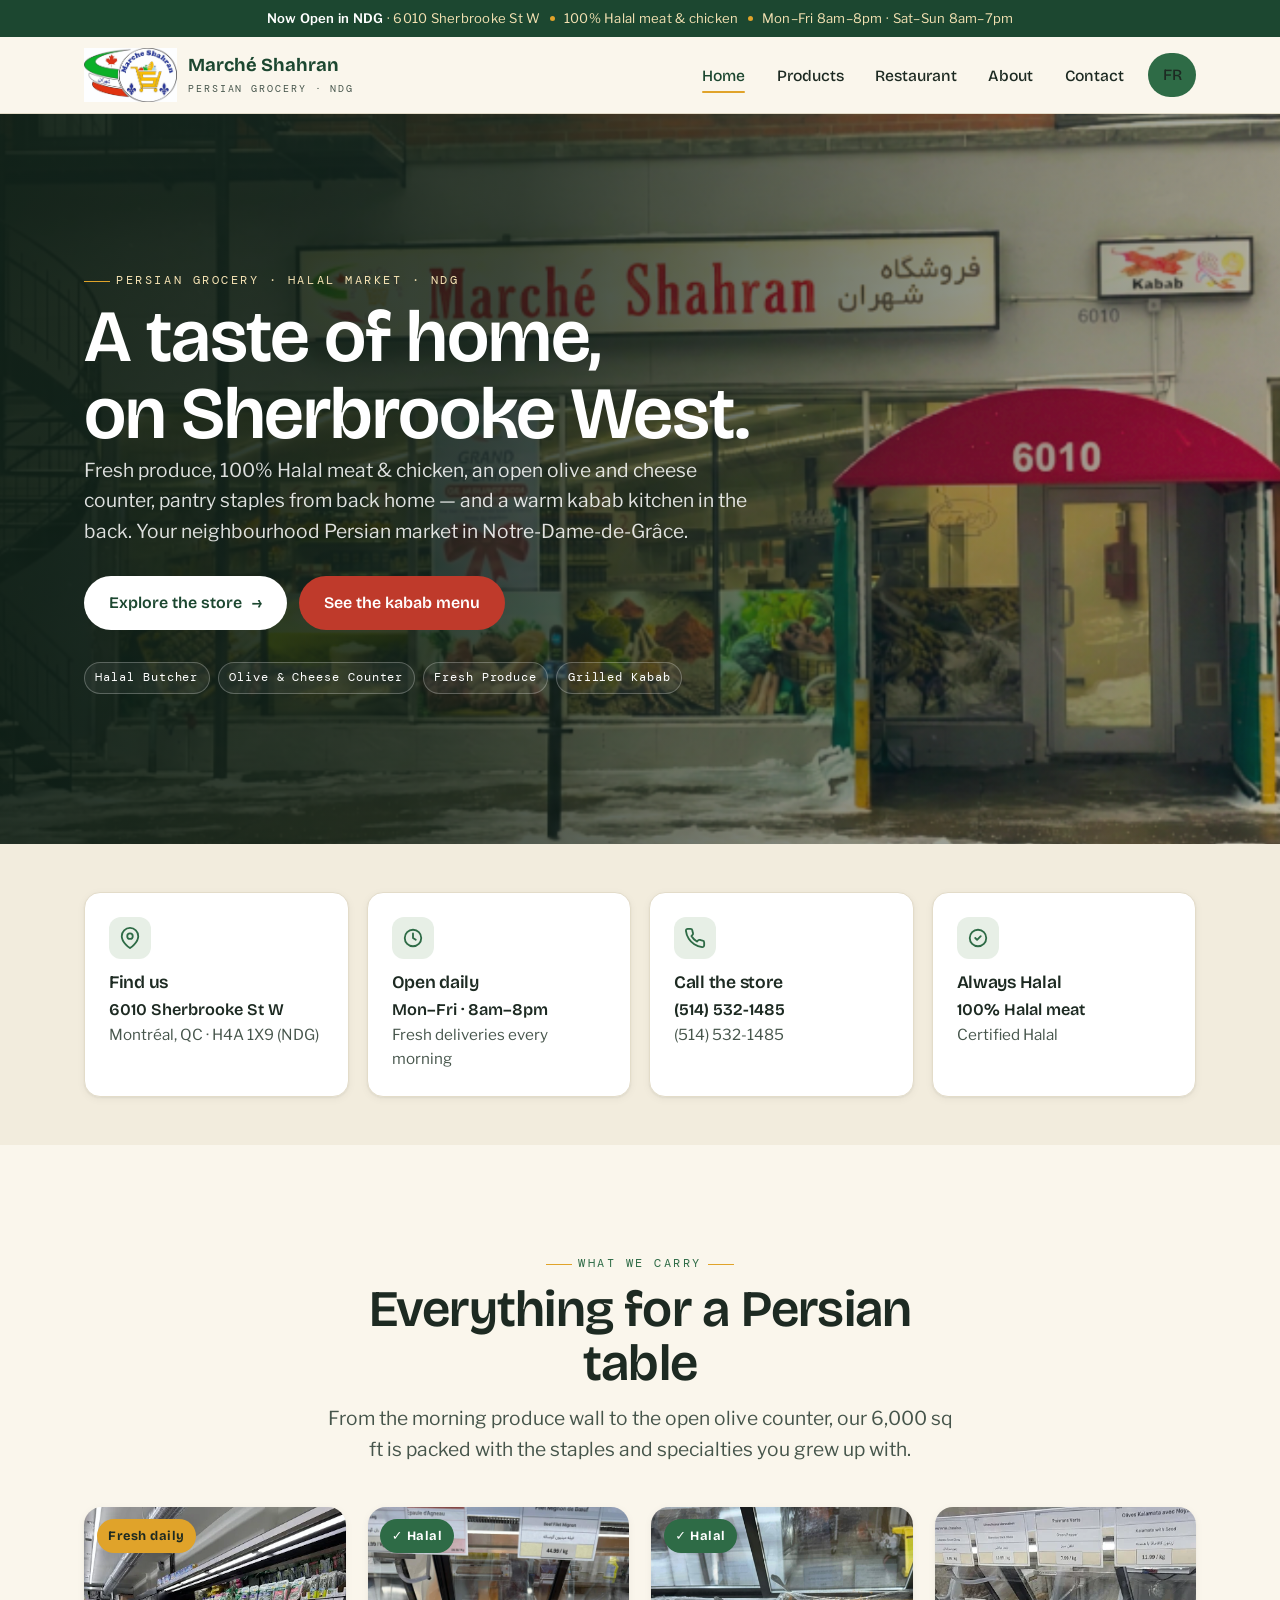
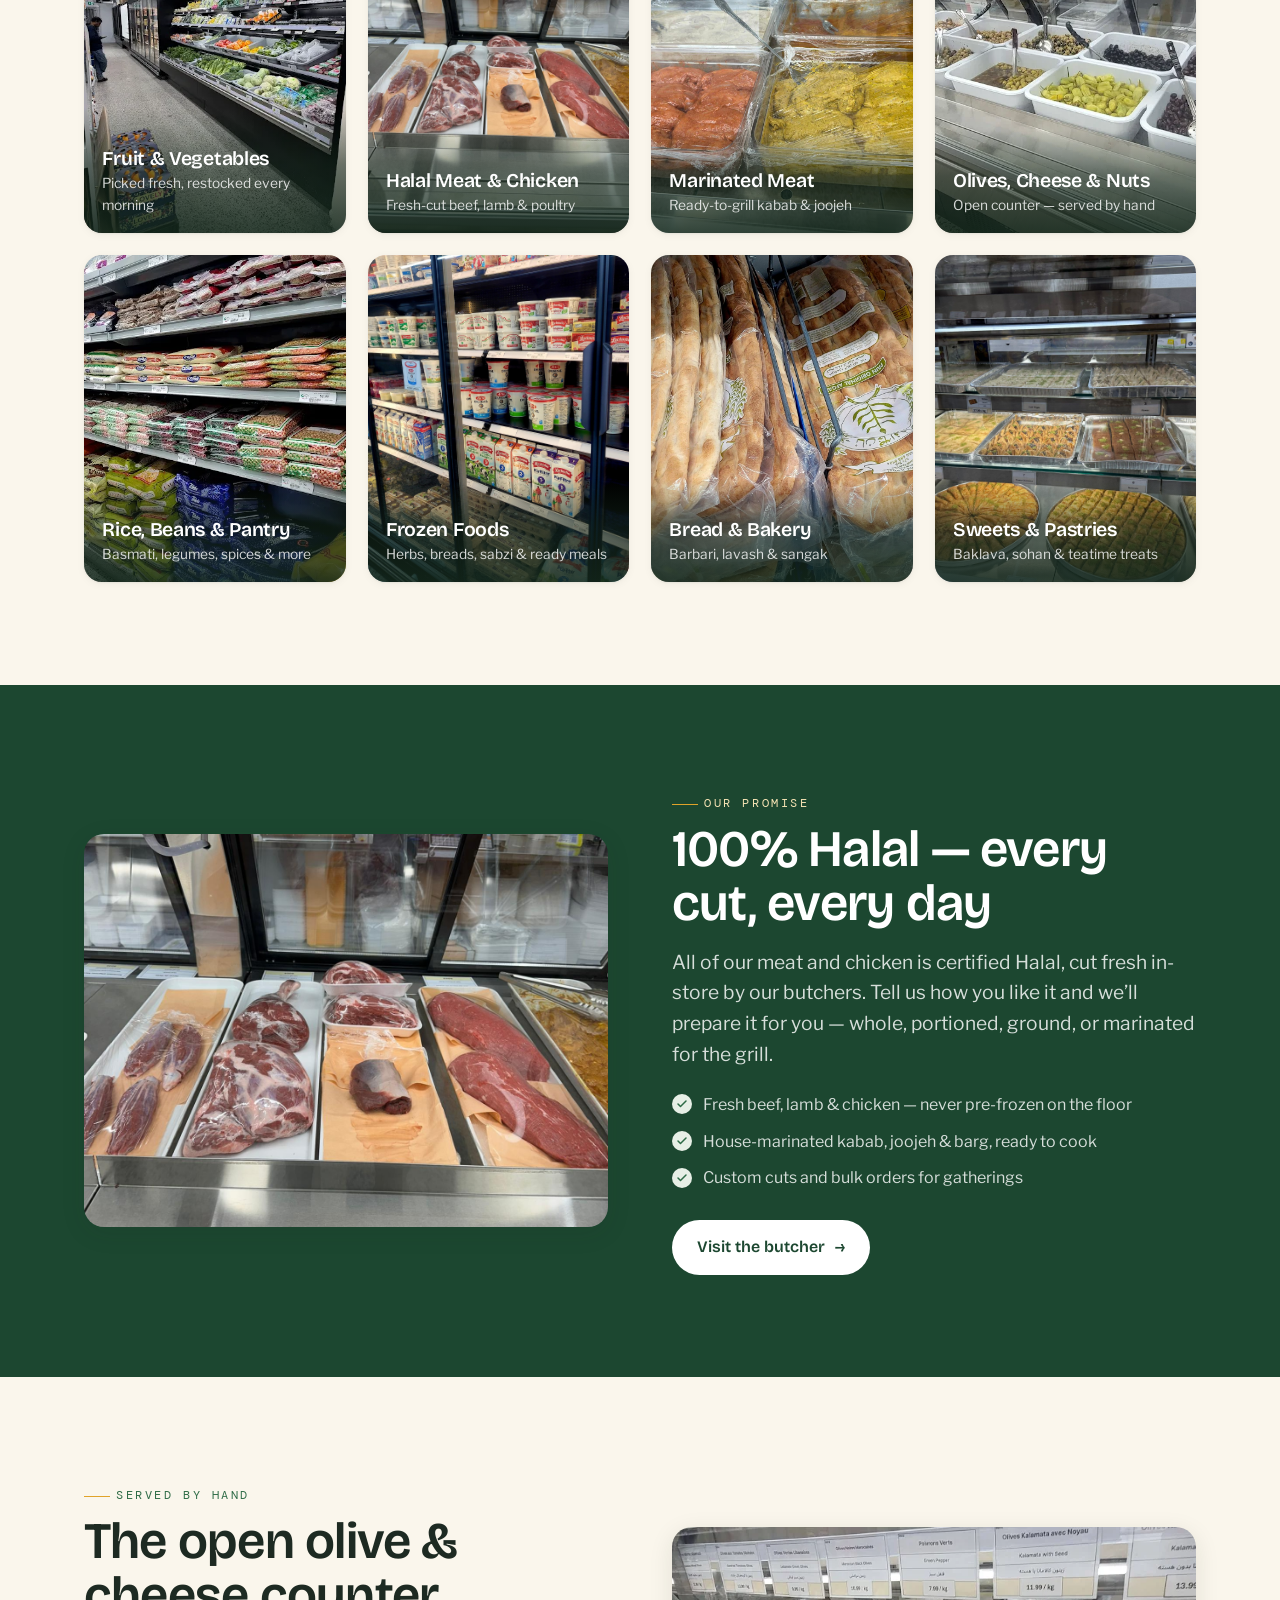
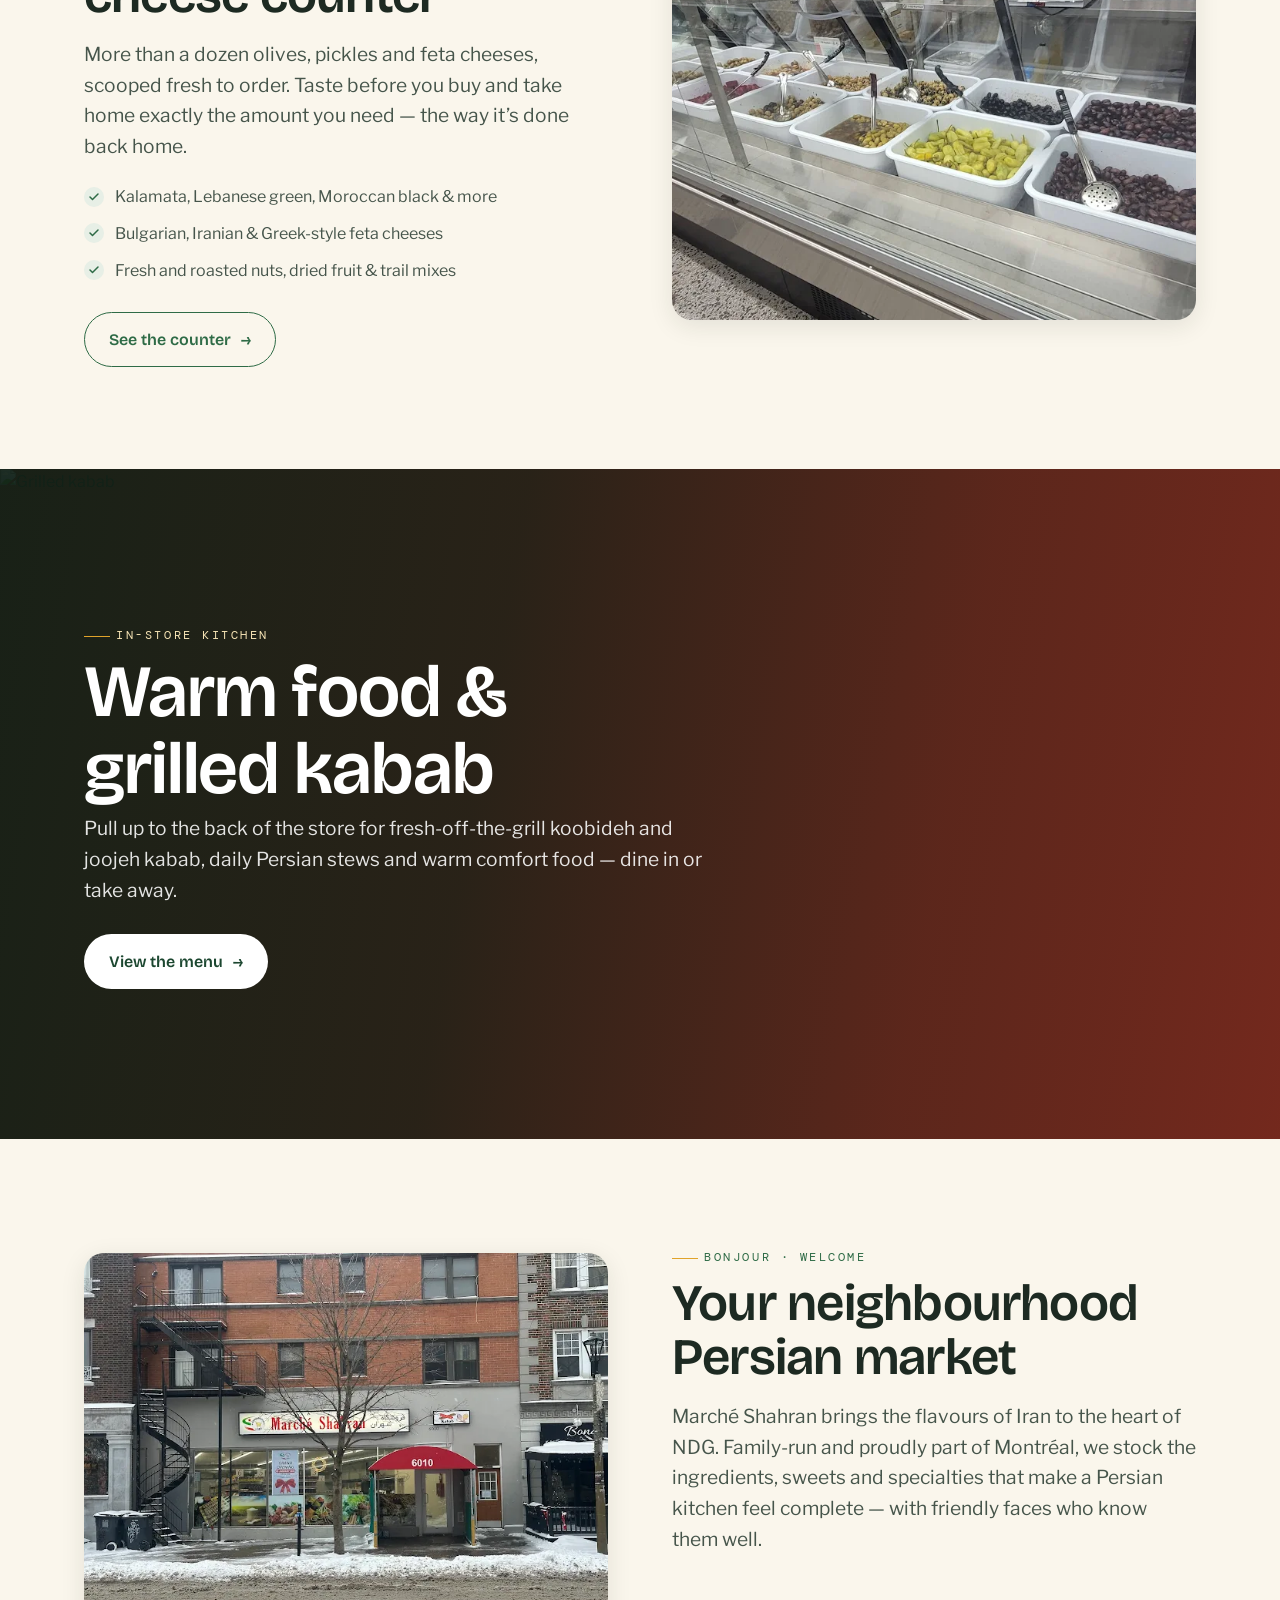
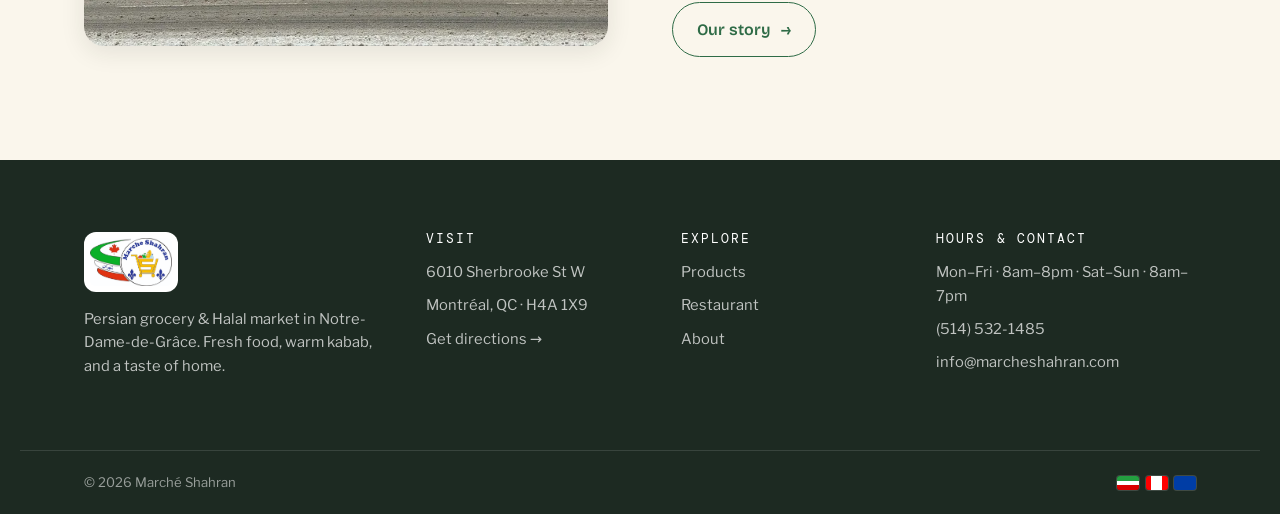
==== index.html @ 16895cce "Updated website with photos, bilingual FR/EN, real contact info" ====
<!DOCTYPE html>
<html lang="en">
<head>
<meta charset="UTF-8">
<meta name="viewport" content="width=device-width, initial-scale=1.0">
<title>Marché Shahran — Persian Grocery & Halal Market · NDG, Montréal</title>
<meta name="description" content="Marché Shahran is a Persian grocery and Halal market in NDG, Montréal — fresh produce, Halal meat, olives, cheese, nuts, pantry staples and an in-store kabab kitchen.">
<link rel="stylesheet" href="styles.css">
<script>document.documentElement.className='js';</script>
</head>
<body>

<!-- ===== ANNOUNCEMENT BAR ===== -->
<div class="topbar">
  <div class="wrap">
    <span><strong>Now Open in NDG</strong> · 6010 Sherbrooke St W</span>
    <span class="dot"></span>
    <span>100% Halal meat &amp; chicken</span>
    <span class="dot hide-sm"></span>
    <span class="hide-sm">Mon–Fri 8am–8pm · Sat–Sun 8am–7pm</span>
  </div>
</div>

<!-- ===== HEADER ===== -->
<header class="site-head">
  <div class="wrap nav">
    <a class="brand" href="index.html" aria-label="Marché Shahran home">
      <img src="assets/logo.jpeg" alt="Marché Shahran logo">
      <span class="brand-text">
        <span class="bt">Marché Shahran</span>
        <span class="bs">Persian Grocery · NDG</span>
      </span>
    </a>
    <button class="nav-toggle" aria-label="Open menu" aria-expanded="false"><span></span><span></span><span></span></button>
    <ul class="nav-links" id="nav">
      <li><a href="index.html" class="active">Home</a></li>
      <li><a href="products.html">Products</a></li>
      
      <li><a href="restaurant.html">Restaurant</a></li>
      <li><a href="about.html">About</a></li>
      <li><a href="contact.html">Contact</a></li>
      <li class="nav-cta"><a class="btn btn-primary" href="fr/index.html">FR</a></li>
    </ul>
  </div>
</header>
<div class="nav-backdrop" id="backdrop"></div>

<!-- ===== HERO ===== -->
<section class="hero">
  <div class="hero-media">
    <img src="assets/storefront-new.png" alt="Marché Shahran storefront on Sherbrooke Street West">
  </div>
  <div class="hero-scrim"></div>
  <div class="wrap">
    <div class="hero-inner reveal">
      <span class="kicker is-light">Persian Grocery · Halal Market · NDG</span>
      <h1 class="h-xl">A taste of home,<br>on Sherbrooke West.</h1>
      <p class="lead">Fresh produce, 100% Halal meat &amp; chicken, an open olive and cheese counter, pantry staples from back home — and a warm kabab kitchen in the back. Your neighbourhood Persian market in Notre-Dame-de-Grâce.</p>
      <div class="hero-actions">
        <a class="btn btn-light" href="products.html">Explore the store <span class="arr">→</span></a>
        <a class="btn btn-red" href="restaurant.html">See the kabab menu</a>
      </div>
      <div class="hero-tags">
        <span class="tag">Halal Butcher</span>
        <span class="tag">Olive &amp; Cheese Counter</span>
        <span class="tag">Fresh Produce</span>
        <span class="tag">Grilled Kabab</span>
      </div>
    </div>
  </div>
</section>

<!-- ===== QUICK INFO STRIP ===== -->
<section class="band band-cream">
  <div class="wrap section" style="padding-block:clamp(32px,4vw,48px)">
    <div class="info-row">
      <div class="info-card reveal">
        <div class="ic"><svg width="22" height="22" viewBox="0 0 24 24" fill="none" stroke="currentColor" stroke-width="2" stroke-linecap="round" stroke-linejoin="round"><path d="M21 10c0 7-9 13-9 13s-9-6-9-13a9 9 0 0 1 18 0Z"/><circle cx="12" cy="10" r="3"/></svg></div>
        <h3>Find us</h3>
        <p class="big">6010 Sherbrooke St W</p>
        <p>Montréal, QC · H4A 1X9 (NDG)</p>
      </div>
      <div class="info-card reveal">
        <div class="ic"><svg width="22" height="22" viewBox="0 0 24 24" fill="none" stroke="currentColor" stroke-width="2" stroke-linecap="round" stroke-linejoin="round"><circle cx="12" cy="12" r="9"/><path d="M12 7v5l3 2"/></svg></div>
        <h3>Open daily</h3>
        <p class="big">Mon–Fri · 8am–8pm</p>
        <p>Fresh deliveries every morning</p>
      </div>
      <div class="info-card reveal">
        <div class="ic"><svg width="22" height="22" viewBox="0 0 24 24" fill="none" stroke="currentColor" stroke-width="2" stroke-linecap="round" stroke-linejoin="round"><path d="M22 16.9v3a2 2 0 0 1-2.2 2 19.8 19.8 0 0 1-8.6-3.1 19.5 19.5 0 0 1-6-6A19.8 19.8 0 0 1 2.1 4.2 2 2 0 0 1 4.1 2h3a2 2 0 0 1 2 1.7c.1 1 .4 1.9.7 2.8a2 2 0 0 1-.5 2.1L8.1 9.9a16 16 0 0 0 6 6l1.3-1.3a2 2 0 0 1 2.1-.5c.9.3 1.8.6 2.8.7a2 2 0 0 1 1.7 2Z"/></svg></div>
        <h3>Call the store</h3>
        <p class="big">(514) 532-1485</p>
        <p>(514) 532-1485</p>
      </div>
      <div class="info-card reveal">
        <div class="ic"><svg width="22" height="22" viewBox="0 0 24 24" fill="none" stroke="currentColor" stroke-width="2" stroke-linecap="round" stroke-linejoin="round"><path d="M9 12l2 2 4-4"/><circle cx="12" cy="12" r="9"/></svg></div>
        <h3>Always Halal</h3>
        <p class="big">100% Halal meat</p>
        <p>Certified Halal</p>
      </div>
    </div>
  </div>
</section>

<!-- ===== CATEGORIES ===== -->
<section class="section">
  <div class="wrap">
    <div class="center reveal" style="max-width:640px;margin-inline:auto;margin-bottom:2.6rem">
      <span class="kicker center-line">What we carry</span>
      <h2 class="h-lg" style="margin-top:.6rem">Everything for a Persian table</h2>
      <p class="lead" style="margin:.8rem auto 0">From the morning produce wall to the open olive counter, our 6,000 sq ft is packed with the staples and specialties you grew up with.</p>
    </div>
    <div class="cat-grid">
      <a class="cat reveal" href="products.html#produce">
        <img src="assets/produce.webp" alt="Fresh produce wall">
        <span class="pin"><span class="halal-badge" style="background:var(--saffron);color:var(--ink)">Fresh daily</span></span>
        <span class="lbl"><h3>Fruit &amp; Vegetables</h3><p>Picked fresh, restocked every morning</p></span>
      </a>
      <a class="cat reveal" href="products.html#meat">
        <img src="assets/meat-counter.jpg" alt="Halal butcher counter">
        <span class="pin"><span class="halal-badge">✓ Halal</span></span>
        <span class="lbl"><h3>Halal Meat &amp; Chicken</h3><p>Fresh-cut beef, lamb &amp; poultry</p></span>
      </a>
      <a class="cat reveal" href="products.html#marinated">
        <img src="assets/marinated-meat.jpg" alt="Marinated kabab trays">
        <span class="pin"><span class="halal-badge">✓ Halal</span></span>
        <span class="lbl"><h3>Marinated Meat</h3><p>Ready-to-grill kabab &amp; joojeh</p></span>
      </a>
      <a class="cat reveal" href="products.html#counter">
        <img src="assets/olive-counter.webp" alt="Open olive and cheese counter">
        <span class="lbl"><h3>Olives, Cheese &amp; Nuts</h3><p>Open counter — served by hand</p></span>
      </a>
      <a class="cat reveal" href="products.html#pantry">
        <img src="assets/bulk-aisle.webp" alt="Rice, beans and pantry aisle">
        <span class="lbl"><h3>Rice, Beans &amp; Pantry</h3><p>Basmati, legumes, spices &amp; more</p></span>
      </a>
      <a class="cat reveal" href="products.html#frozen">
        <img src="assets/frozen.jpg" alt="Frozen aisle">
        <span class="lbl"><h3>Frozen Foods</h3><p>Herbs, breads, sabzi &amp; ready meals</p></span>
      </a>
      <a class="cat reveal" href="products.html#bakery">
        <img src="assets/bread.jpg" alt="Fresh bread and lavash">
        <span class="lbl"><h3>Bread &amp; Bakery</h3><p>Barbari, lavash &amp; sangak</p></span>
      </a>
      <a class="cat reveal" href="products.html#sweets">
        <img src="assets/sweets.jpg" alt="Persian sweets and pastries">
        <span class="lbl"><h3>Sweets &amp; Pastries</h3><p>Baklava, sohan &amp; teatime treats</p></span>
      </a>
    </div>
  </div>
</section>

<!-- ===== HALAL FEATURE BAND ===== -->
<section class="band">
  <div class="wrap section">
    <div class="split">
      <div class="split-media reveal">
        <img src="assets/meat-counter.jpg" alt="Halal butcher counter">
      </div>
      <div class="split-body reveal">
        <span class="kicker is-light">Our promise</span>
        <h2 class="h-lg" style="margin:.6rem 0 1rem">100% Halal — every cut, every day</h2>
        <p class="lead">All of our meat and chicken is certified Halal, cut fresh in-store by our butchers. Tell us how you like it and we’ll prepare it for you — whole, portioned, ground, or marinated for the grill.</p>
        <ul class="ticks" style="margin-top:1.4rem">
          <li>Fresh beef, lamb &amp; chicken — never pre-frozen on the floor</li>
          <li>House-marinated kabab, joojeh &amp; barg, ready to cook</li>
          <li>Custom cuts and bulk orders for gatherings</li>
        </ul>
        <a class="btn btn-light" href="products.html#meat" style="margin-top:1.8rem">Visit the butcher <span class="arr">→</span></a>
      </div>
    </div>
  </div>
</section>

<!-- ===== OLIVE / COUNTER SPLIT ===== -->
<section class="section">
  <div class="wrap">
    <div class="split flip">
      <div class="split-media reveal">
        <img src="assets/olive-counter.webp" alt="Open olive and cheese counter with attendant">
      </div>
      <div class="split-body reveal">
        <span class="kicker">Served by hand</span>
        <h2 class="h-lg" style="margin:.6rem 0 1rem">The open olive &amp; cheese counter</h2>
        <p class="lead">More than a dozen olives, pickles and feta cheeses, scooped fresh to order. Taste before you buy and take home exactly the amount you need — the way it’s done back home.</p>
        <ul class="ticks" style="margin-top:1.4rem">
          <li>Kalamata, Lebanese green, Moroccan black &amp; more</li>
          <li>Bulgarian, Iranian &amp; Greek-style feta cheeses</li>
          <li>Fresh and roasted nuts, dried fruit &amp; trail mixes</li>
        </ul>
        <a class="btn btn-ghost" href="products.html#counter" style="margin-top:1.8rem">See the counter <span class="arr">→</span></a>
      </div>
    </div>
  </div>
</section>

<!-- ===== RESTAURANT TEASER ===== -->
<section class="hero" style="background:var(--red-deep)">
  <div class="hero-media">
    <img src="assets/kabab-grill.png" alt="Grilled kabab" style="width:100%;height:100%;object-fit:cover">
  </div>
  <div class="hero-scrim"></div>
  <div class="wrap">
    <div class="hero-inner reveal" style="max-width:620px">
      <span class="kicker is-light">In-store kitchen</span>
      <h2 class="h-xl" style="color:#fff;margin:.5rem 0 .3rem">Warm food &amp;<br>grilled kabab</h2>
      <p class="lead" style="color:rgba(255,255,255,.88)">Pull up to the back of the store for fresh-off-the-grill koobideh and joojeh kabab, daily Persian stews and warm comfort food — dine in or take away.</p>
      <div class="hero-actions">
        <a class="btn btn-light" href="restaurant.html">View the menu <span class="arr">→</span></a>
      </div>
    </div>
  </div>
</section>

<!-- ===== WEEKLY SPECIAL TEASER ===== -->
<section class="section band-saffron specials-hidden">
  <div class="wrap">
    <div class="split">
      <div class="split-body reveal">
        <span class="kicker">Save in store</span>
        <h2 class="h-lg" style="margin:.6rem 0 1rem">This week’s specials</h2>
        <p class="lead">New deals every week on fresh produce, Halal meat and your pantry favourites. Updated in store and right here on the site — no membership, no app, just good prices.</p>
        <a class="btn btn-red" href="weekly-specials.html" style="margin-top:1.6rem">See this week’s flyer <span class="arr">→</span></a>
      </div>
      <div class="reveal" style="display:grid;grid-template-columns:1fr 1fr;gap:14px">
        <div class="deal"><div class="d-media"><span class="ph" data-label="Photo"></span><span class="d-tag">SPECIAL</span></div>
          <div class="d-body"><h3>Basmati Rice 10kg</h3><p class="d-sub">Premium aged</p>
          <div class="d-price"><span class="price"><span class="cur">$</span>18<span class="unit">/bag</span></span><span class="was">$24.99</span></div></div></div>
        <div class="deal"><div class="d-media"><span class="ph" data-label="Photo"></span><span class="d-tag">SPECIAL</span></div>
          <div class="d-body"><h3>Fresh Lamb Shoulder</h3><p class="d-sub">Halal · cut to order</p>
          <div class="d-price"><span class="price"><span class="cur">$</span>9<span class="unit">/lb</span></span><span class="was">$12.99</span></div></div></div>
      </div>
    </div>
  </div>
</section>

<!-- ===== ABOUT TEASER ===== -->
<section class="section">
  <div class="wrap">
    <div class="split">
      <div class="split-media reveal">
        <img src="assets/storefront-snow.webp" alt="Marché Shahran storefront in winter">
      </div>
      <div class="split-body reveal">
        <span class="kicker">Bonjour · Welcome</span>
        <h2 class="h-lg" style="margin:.6rem 0 1rem">Your neighbourhood Persian market</h2>
        <p class="lead">Marché Shahran brings the flavours of Iran to the heart of NDG. Family-run and proudly part of Montréal, we stock the ingredients, sweets and specialties that make a Persian kitchen feel complete — with friendly faces who know them well.</p>
        <a class="btn btn-ghost" href="about.html" style="margin-top:1.6rem">Our story <span class="arr">→</span></a>
      </div>
    </div>
  </div>
</section>

<!-- ===== FOOTER ===== -->
<footer class="site-foot">
  <div class="wrap foot-top">
    <div class="foot-brand">
      <img src="assets/logo.jpeg" alt="Marché Shahran">
      <p>Persian grocery &amp; Halal market in Notre-Dame-de-Grâce. Fresh food, warm kabab, and a taste of home.</p>
    </div>
    <div>
      <h4>Visit</h4>
      <ul class="foot-links">
        <li>6010 Sherbrooke St W</li>
        <li>Montréal, QC · H4A 1X9</li>
        <li><a href="contact.html">Get directions →</a></li>
      </ul>
    </div>
    <div>
      <h4>Explore</h4>
      <ul class="foot-links">
        <li><a href="products.html">Products</a></li>
        
        <li><a href="restaurant.html">Restaurant</a></li>
        <li><a href="about.html">About</a></li>
      </ul>
    </div>
    <div>
      <h4>Hours &amp; Contact</h4>
      <ul class="foot-links">
        <li>Mon–Fri · 8am–8pm · Sat–Sun · 8am–7pm</li>
        <li>(514) 532-1485</li>
        <li>info@marcheshahran.com</li>
        
      </ul>
    </div>
  </div>
  <div class="wrap foot-bottom">
    <span>© 2026 Marché Shahran</span>
    <span class="foot-flags">
      <span style="background:linear-gradient(180deg,#239f40 33%,#fff 33% 66%,#da0000 66%)" title="Iran"></span>
      <span style="background:linear-gradient(90deg,#ff0000 25%,#fff 25% 75%,#ff0000 75%)" title="Canada"></span>
      <span style="background:#003da5" title="Québec"></span>
    </span>
  </div>
</footer>

<script src="site.js"></script>
</body>
</html>
---- styles.css ----
/* =========================================================
   MARCHÉ SHAHRAN — shared stylesheet (Squarespace blueprint)
   ========================================================= */

@import url('https://fonts.googleapis.com/css2?family=Bricolage+Grotesque:opsz,wght@12..96,400;12..96,500;12..96,600;12..96,700;12..96,800&family=Libre+Franklin:ital,wght@0,400;0,500;0,600;0,700;1,400&family=DM+Mono:wght@400;500&display=swap');

:root{
  /* palette */
  --ink:#1d2a22;
  --ink-soft:#46554b;
  --cream:#faf6ec;
  --cream-2:#f2ecdd;
  --paper:#ffffff;
  --green:#2e6b46;
  --green-deep:#1c4730;
  --green-tint:#e7efe6;
  --red:#bf3a2b;
  --red-deep:#9a2c20;
  --saffron:#e0a32a;
  --saffron-soft:#f6e3b4;
  --blue:#27478c;
  --line:#e3dcc9;
  --line-soft:#ece6d6;

  --shadow-sm:0 1px 2px rgba(29,42,34,.06), 0 2px 8px rgba(29,42,34,.05);
  --shadow-md:0 6px 24px rgba(29,42,34,.10);
  --shadow-lg:0 18px 50px rgba(29,42,34,.16);

  --maxw:1240px;
  --gut:clamp(20px,5vw,64px);

  --f-head:'Bricolage Grotesque',system-ui,sans-serif;
  --f-body:'Libre Franklin',system-ui,sans-serif;
  --f-mono:'DM Mono',ui-monospace,monospace;
}

*{box-sizing:border-box;margin:0;padding:0}
html{scroll-behavior:smooth}
body{
  font-family:var(--f-body);
  color:var(--ink);
  background:var(--cream);
  line-height:1.6;
  -webkit-font-smoothing:antialiased;
  text-rendering:optimizeLegibility;
}
img{display:block;max-width:100%}
a{color:inherit;text-decoration:none}
h1,h2,h3,h4{font-family:var(--f-head);font-weight:600;line-height:1.05;letter-spacing:-.015em;color:var(--ink)}

.wrap{max-width:var(--maxw);margin:0 auto;padding-inline:var(--gut)}
.section{padding-block:clamp(56px,8vw,104px)}
.center{text-align:center}

/* eyebrow / kicker */
.kicker{
  font-family:var(--f-mono);
  font-size:.72rem;
  letter-spacing:.22em;
  text-transform:uppercase;
  color:var(--green);
  display:inline-flex;align-items:center;gap:.55em;
}
.kicker::before{content:"";width:26px;height:1.5px;background:var(--saffron)}
.kicker.is-light{color:var(--saffron-soft)}
.kicker.center-line{justify-content:center}
.kicker.center-line::after{content:"";width:26px;height:1.5px;background:var(--saffron)}

.h-xl{font-size:clamp(2.5rem,6vw,4.6rem)}
.h-lg{font-size:clamp(2rem,4.4vw,3.2rem)}
.h-md{font-size:clamp(1.5rem,2.6vw,2.1rem)}
.lead{font-size:clamp(1.05rem,1.5vw,1.25rem);color:var(--ink-soft);max-width:60ch}

/* ---------- buttons ---------- */
.btn{
  display:inline-flex;align-items:center;gap:.6em;
  font-family:var(--f-head);font-weight:600;font-size:1rem;
  padding:.85em 1.5em;border-radius:999px;cursor:pointer;
  border:1.5px solid transparent;transition:.2s ease;
}
.btn-primary{background:var(--green);color:#fff}
.btn-primary:hover{background:var(--green-deep);transform:translateY(-1px)}
.btn-red{background:var(--red);color:#fff}
.btn-red:hover{background:var(--red-deep);transform:translateY(-1px)}
.btn-ghost{background:transparent;border-color:var(--green);color:var(--green)}
.btn-ghost:hover{background:var(--green);color:#fff}
.btn-light{background:#fff;color:var(--green-deep)}
.btn-light:hover{background:var(--cream-2)}
.btn .arr{transition:transform .2s}
.btn:hover .arr{transform:translateX(3px)}

/* ---------- announcement bar ---------- */
.topbar{
  background:var(--green-deep);color:var(--saffron-soft);
  font-size:.82rem;letter-spacing:.02em;
}
.topbar .wrap{display:flex;align-items:center;justify-content:center;gap:.7em;
  padding-block:.6em;text-align:center;flex-wrap:wrap}
.topbar strong{color:#fff;font-weight:600}
.topbar .dot{width:5px;height:5px;border-radius:50%;background:var(--saffron);display:inline-block}
@media(max-width:680px){.hide-sm{display:none}}

/* ---------- header / nav ---------- */
.site-head{position:sticky;top:0;z-index:50;background:rgba(250,246,236,.92);
  backdrop-filter:blur(10px);border-bottom:1px solid var(--line)}
.nav{display:flex;align-items:center;justify-content:space-between;gap:1.5rem;
  padding-block:.7rem}
.brand{display:flex;align-items:center;gap:.7rem}
.brand img{height:54px;width:auto}
.brand .bt{font-family:var(--f-head);font-weight:700;font-size:1.15rem;line-height:1;color:var(--green-deep)}
.brand .bs{display:block;font-family:var(--f-mono);font-size:.6rem;letter-spacing:.2em;
  text-transform:uppercase;color:var(--ink-soft);margin-top:.25em}
.brand-text{display:none}
@media(min-width:540px){.brand-text{display:block}}

.nav-links{display:flex;align-items:center;gap:.3rem;list-style:none}
.nav-links a{font-family:var(--f-head);font-weight:500;font-size:.98rem;
  padding:.55em .85em;border-radius:999px;color:var(--ink);transition:.18s;position:relative}
.nav-links a:hover{background:var(--green-tint);color:var(--green-deep)}
.nav-links a.active{color:var(--green-deep)}
.nav-links a.active::after{content:"";position:absolute;bottom:0;left:.85em;right:.85em;height:2px;background:var(--saffron);border-radius:2px}
.nav-cta{margin-left:.4rem}

.nav-toggle{display:none;background:none;border:1.5px solid var(--line);
  border-radius:10px;padding:.5em .6em;cursor:pointer}
.nav-toggle span{display:block;width:20px;height:2px;background:var(--ink);margin:4px 0;border-radius:2px;transition:.2s}

@media(max-width:900px){
  .nav-toggle{display:block}
  .nav-links{position:fixed;inset:0 0 0 auto;width:min(82vw,320px);
    flex-direction:column;align-items:stretch;gap:.2rem;background:var(--paper);
    padding:5.5rem 1.4rem 2rem;box-shadow:var(--shadow-lg);transform:translateX(100%);
    transition:transform .28s ease;z-index:60}
  .nav-links.open{transform:translateX(0)}
  .nav-links a{padding:.85em 1em;font-size:1.05rem}
  .nav-links a.active::after{display:none}
  .nav-links a.active{background:var(--green-tint)}
  .nav-cta{margin:.6rem 0 0}
  .nav-backdrop{position:fixed;inset:0;background:rgba(29,42,34,.4);z-index:55;
    opacity:0;pointer-events:none;transition:.28s}
  .nav-backdrop.open{opacity:1;pointer-events:auto}
}

/* ---------- hero ---------- */
.hero{position:relative;overflow:hidden;background:var(--green-deep)}
.hero-media{position:absolute;inset:0}
.hero-media img{width:100%;height:100%;object-fit:cover}
.hero-scrim{position:absolute;inset:0;z-index:1;
  background:linear-gradient(100deg,rgba(16,32,22,.94) 0%,rgba(16,32,22,.82) 38%,rgba(16,32,22,.45) 72%,rgba(16,32,22,.28) 100%)}
.hero-inner{position:relative;z-index:2;padding-block:clamp(72px,12vw,150px);
  max-width:680px;color:#fff}
.hero-inner h1{color:#fff;margin:.5rem 0 .1rem}
.hero-inner .lead{color:rgba(255,255,255,.86)}
.hero-actions{display:flex;flex-wrap:wrap;gap:.8rem;margin-top:1.8rem}
.hero-tags{display:flex;flex-wrap:wrap;gap:.5rem;margin-top:2rem}
.tag{font-family:var(--f-mono);font-size:.72rem;letter-spacing:.08em;white-space:nowrap;
  padding:.5em .9em;border-radius:999px;border:1px solid rgba(255,255,255,.25);
  color:#fff;background:rgba(255,255,255,.06)}

/* ---------- halal badge ---------- */
.halal-badge{display:inline-flex;align-items:center;gap:.5em;
  font-family:var(--f-head);font-weight:700;font-size:.8rem;letter-spacing:.04em;
  background:var(--green);color:#fff;padding:.5em .9em;border-radius:999px}
.halal-badge .hk{font-family:var(--f-mono);font-weight:400;opacity:.85;font-size:.72em}

/* ---------- generic image placeholder ---------- */
.ph{position:relative;background:
  repeating-linear-gradient(135deg,var(--cream-2),var(--cream-2) 11px,#eae3d1 11px,#eae3d1 22px);
  display:flex;align-items:center;justify-content:center;overflow:hidden;color:var(--ink-soft)}
.ph::after{content:attr(data-label);font-family:var(--f-mono);font-size:.72rem;
  letter-spacing:.05em;text-transform:uppercase;background:rgba(250,246,236,.9);
  padding:.5em .85em;border-radius:8px;border:1px solid var(--line);max-width:80%;text-align:center}

/* ---------- category grid ---------- */
.cat-grid{display:grid;gap:clamp(14px,2vw,22px);
  grid-template-columns:repeat(auto-fill,minmax(230px,1fr))}
.cat{position:relative;border-radius:18px;overflow:hidden;aspect-ratio:4/5;
  box-shadow:var(--shadow-sm);transition:.25s;color:#fff;display:block}
.cat:hover{transform:translateY(-4px);box-shadow:var(--shadow-md)}
.cat .img,.cat img{position:absolute;inset:0;width:100%;height:100%;object-fit:cover}
.cat .img.ph{aspect-ratio:auto}
.cat .lbl{position:absolute;left:0;right:0;bottom:0;z-index:2;padding:2.6rem 1.15rem 1.1rem;
  background:linear-gradient(180deg,rgba(20,40,28,0) 0%,rgba(20,40,28,.55) 45%,rgba(20,40,28,.86) 100%)}
.cat .lbl h3{color:#fff;font-size:1.22rem}
.cat .lbl p{font-size:.86rem;color:rgba(255,255,255,.82);margin-top:.15em}
.cat .pin{position:absolute;top:.8rem;left:.8rem;z-index:2}

/* ---------- feature split ---------- */
.split{display:grid;gap:clamp(28px,5vw,64px);align-items:center;
  grid-template-columns:1fr}
@media(min-width:860px){.split{grid-template-columns:1fr 1fr}
  .split.flip .split-media{order:2}}
.split-media{border-radius:20px;overflow:hidden;box-shadow:var(--shadow-md);
  aspect-ratio:4/3}
.split-media img,.split-media .ph{width:100%;height:100%;object-fit:cover}
.split-body h2{margin:.6rem 0 1rem}
.split-body .lead{margin-bottom:1.4rem}

/* ---------- info / list ---------- */
.ticks{list-style:none;display:grid;gap:.7rem;margin-top:.5rem}
.ticks li{display:flex;gap:.7rem;align-items:flex-start;color:var(--ink-soft)}
.band .ticks li{color:rgba(255,255,255,.82)}
.ticks li::before{content:"";flex:none;width:20px;height:20px;border-radius:50%;
  margin-top:.15em;background:var(--green-tint);
  background-image:url("data:image/svg+xml,%3Csvg xmlns='http://www.w3.org/2000/svg' width='12' height='12' viewBox='0 0 24 24' fill='none' stroke='%232e6b46' stroke-width='3' stroke-linecap='round' stroke-linejoin='round'%3E%3Cpolyline points='20 6 9 17 4 12'/%3E%3C/svg%3E");
  background-repeat:no-repeat;background-position:center}

/* ---------- band ---------- */
.band{background:var(--green-deep);color:#fff}
.band h2{color:#fff}
.band .lead{color:rgba(255,255,255,.82)}
.band-cream{background:var(--cream-2)}
.band-saffron{background:linear-gradient(180deg,#fbeecb,#f6e3b4)}

/* ---------- info cards row ---------- */
.info-row{display:grid;gap:18px;grid-template-columns:repeat(auto-fit,minmax(220px,1fr))}
.info-card{background:var(--paper);border:1px solid var(--line);border-radius:16px;
  padding:1.5rem;box-shadow:var(--shadow-sm)}
.info-card .ic{width:42px;height:42px;border-radius:12px;background:var(--green-tint);
  display:flex;align-items:center;justify-content:center;color:var(--green);margin-bottom:.9rem}
.info-card h3{font-size:1.1rem;margin-bottom:.3rem}
.info-card p{color:var(--ink-soft);font-size:.95rem}
.info-card .big{font-family:var(--f-head);font-weight:600;color:var(--ink);font-size:1.02rem}

/* ---------- specials / flyer ---------- */
.deal-hero{display:grid;gap:0;grid-template-columns:1fr;border-radius:22px;overflow:hidden;
  box-shadow:var(--shadow-md);background:var(--paper)}
@media(min-width:780px){.deal-hero{grid-template-columns:1.1fr 1fr}}
.deal-hero .dh-media{position:relative;min-height:280px}
.deal-hero .dh-media img,.deal-hero .dh-media .ph{position:absolute;inset:0;width:100%;height:100%;object-fit:cover}
.deal-hero .dh-body{padding:clamp(1.8rem,4vw,3rem);display:flex;flex-direction:column;justify-content:center}
.deal-hero .save{align-self:flex-start;background:var(--red);color:#fff;font-family:var(--f-head);
  font-weight:700;padding:.4em .8em;border-radius:8px;font-size:.85rem;letter-spacing:.03em}
.price{font-family:var(--f-head);font-weight:700;color:var(--red);line-height:1}
.price .cur{font-size:.55em;vertical-align:.55em;margin-right:.05em}
.price .unit{font-family:var(--f-body);font-weight:500;font-size:.32em;color:var(--ink-soft);
  letter-spacing:.02em}
.was{font-family:var(--f-mono);color:var(--ink-soft);text-decoration:line-through;font-size:.95rem}

.flyer{display:grid;gap:16px;grid-template-columns:repeat(auto-fill,minmax(200px,1fr))}
.deal{background:var(--paper);border:1px solid var(--line);border-radius:16px;overflow:hidden;
  box-shadow:var(--shadow-sm);transition:.2s;display:flex;flex-direction:column}
.deal:hover{transform:translateY(-3px);box-shadow:var(--shadow-md)}
.deal .d-media{aspect-ratio:5/4;position:relative}
.deal .d-media img,.deal .d-media .ph{position:absolute;inset:0;width:100%;height:100%;object-fit:cover}
.deal .d-tag{position:absolute;top:.6rem;left:.6rem;background:var(--saffron);color:var(--ink);
  font-family:var(--f-mono);font-size:.68rem;font-weight:500;padding:.35em .6em;border-radius:6px;
  letter-spacing:.04em}
.deal .d-body{padding:1rem 1.1rem 1.2rem;display:flex;flex-direction:column;gap:.35rem;flex:1}
.deal .d-body h3{font-size:1.05rem}
.deal .d-sub{font-size:.82rem;color:var(--ink-soft)}
.deal .d-price{margin-top:auto;display:flex;align-items:baseline;gap:.5rem;padding-top:.6rem}
.deal .d-price .price{font-size:1.7rem}

/* ---------- menu (restaurant) ---------- */
.menu-list{display:grid;gap:1.1rem}
.menu-item{display:grid;grid-template-columns:1fr auto;gap:.3rem 1rem;align-items:baseline;
  padding-bottom:1.1rem;border-bottom:1px dashed var(--line)}
.menu-item:last-child{border-bottom:0;padding-bottom:0}
.menu-item .mi-name{font-family:var(--f-head);font-weight:600;font-size:1.12rem}
.menu-item .mi-fa{font-size:.82rem;color:var(--green);font-family:var(--f-mono);margin-left:.4em}
.menu-item .mi-price{font-family:var(--f-head);font-weight:700;color:var(--red);font-size:1.1rem;white-space:nowrap}
.menu-item .mi-desc{grid-column:1/-1;color:var(--ink-soft);font-size:.92rem;max-width:54ch}

/* ---------- contact ---------- */
.contact-grid{display:grid;gap:clamp(28px,4vw,48px);grid-template-columns:1fr}
@media(min-width:860px){.contact-grid{grid-template-columns:1fr 1.15fr}}
.map-ph{border-radius:20px;overflow:hidden;min-height:380px;box-shadow:var(--shadow-md);
  border:1px solid var(--line)}
.hours-table{width:100%;border-collapse:collapse;margin-top:.4rem}
.hours-table td{padding:.6em 0;border-bottom:1px solid var(--line-soft);font-size:.98rem}
.hours-table td:last-child{text-align:right;font-family:var(--f-mono);color:var(--ink)}
.hours-table tr.today td{color:var(--green-deep);font-weight:600}
.hours-table tr.today td:first-child::after{content:"Today";margin-left:.6em;font-family:var(--f-mono);
  font-size:.62rem;letter-spacing:.08em;background:var(--green-tint);color:var(--green);
  padding:.25em .5em;border-radius:5px;vertical-align:middle}

/* ---------- footer ---------- */
.site-foot{background:var(--ink);color:rgba(255,255,255,.72);font-size:.92rem}
.foot-top{display:grid;gap:2.4rem;grid-template-columns:1fr;padding-block:clamp(48px,6vw,72px)}
@media(min-width:760px){.foot-top{grid-template-columns:1.4fr 1fr 1fr 1.2fr}}
.site-foot h4{color:#fff;font-size:.82rem;letter-spacing:.16em;text-transform:uppercase;
  font-family:var(--f-mono);font-weight:400;margin-bottom:1rem}
.site-foot a:hover{color:#fff}
.foot-links{list-style:none;display:grid;gap:.6rem}
.foot-brand img{height:60px;background:#fff;border-radius:12px;padding:6px;margin-bottom:1rem}
.foot-brand p{max-width:34ch}
.foot-bottom{border-top:1px solid rgba(255,255,255,.12);padding-block:1.3rem;
  display:flex;flex-wrap:wrap;gap:.6rem 1.2rem;align-items:center;justify-content:space-between;
  font-size:.82rem;color:rgba(255,255,255,.55)}
.foot-flags{display:flex;gap:.4rem;align-items:center}
.foot-flags span{width:22px;height:14px;border-radius:3px;display:inline-block;box-shadow:0 0 0 1px rgba(255,255,255,.15)}

/* ---------- misc reveal ---------- */
.js .reveal{opacity:0;transform:translateY(18px);transition:opacity .7s ease,transform .7s ease}
.js .reveal.in{opacity:1;transform:none}

/* ---------- page hero (interior) ---------- */
.page-hero{background:var(--green-deep);color:#fff;position:relative;overflow:hidden}
.page-hero::before{content:"";position:absolute;inset:0;opacity:.14;
  background:radial-gradient(circle at 85% 20%,var(--saffron),transparent 45%)}
.page-hero .wrap{position:relative;padding-block:clamp(54px,8vw,92px)}
.page-hero h1{color:#fff;margin:.6rem 0 .5rem}
.page-hero p{color:rgba(255,255,255,.82);max-width:58ch}
.crumbs{font-family:var(--f-mono);font-size:.72rem;letter-spacing:.08em;color:var(--saffron-soft)}
.crumbs a:hover{color:#fff}

/* Weekly specials — hidden until activated */
.specials-hidden { display: none; }
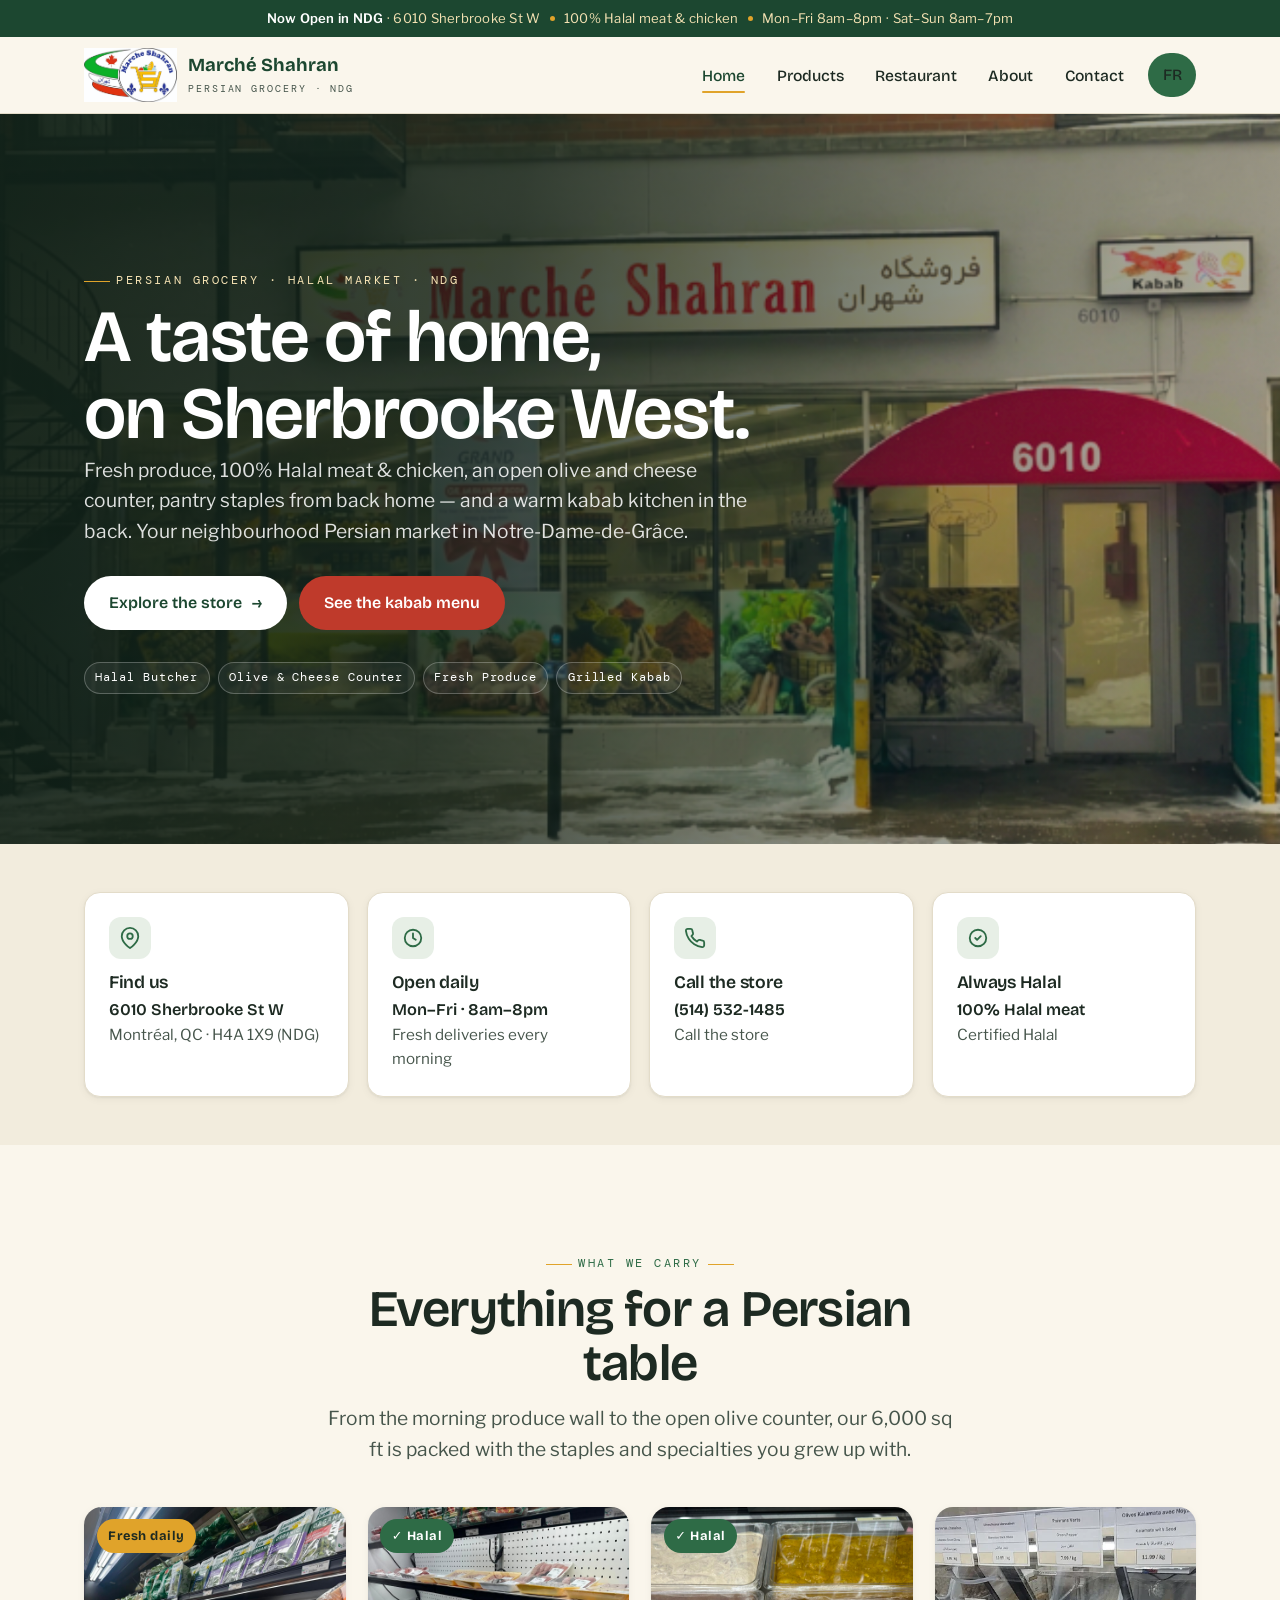
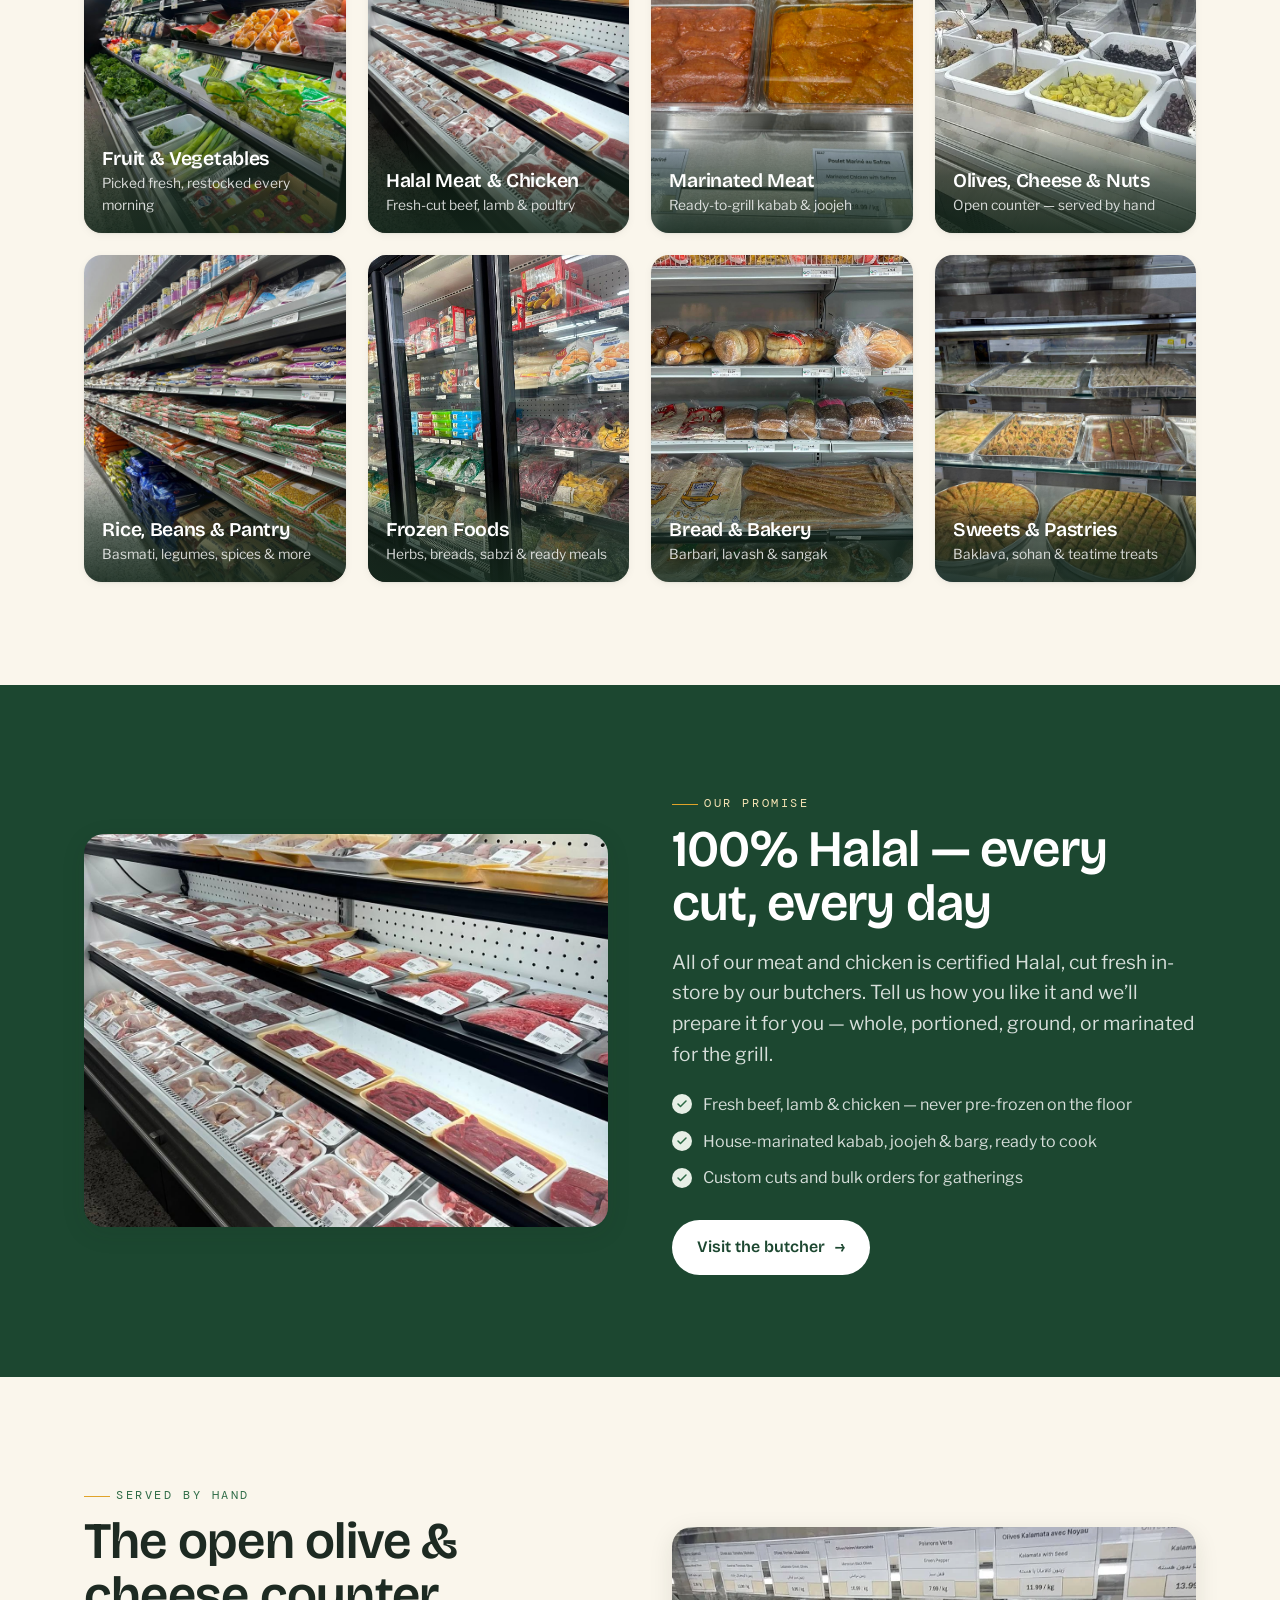
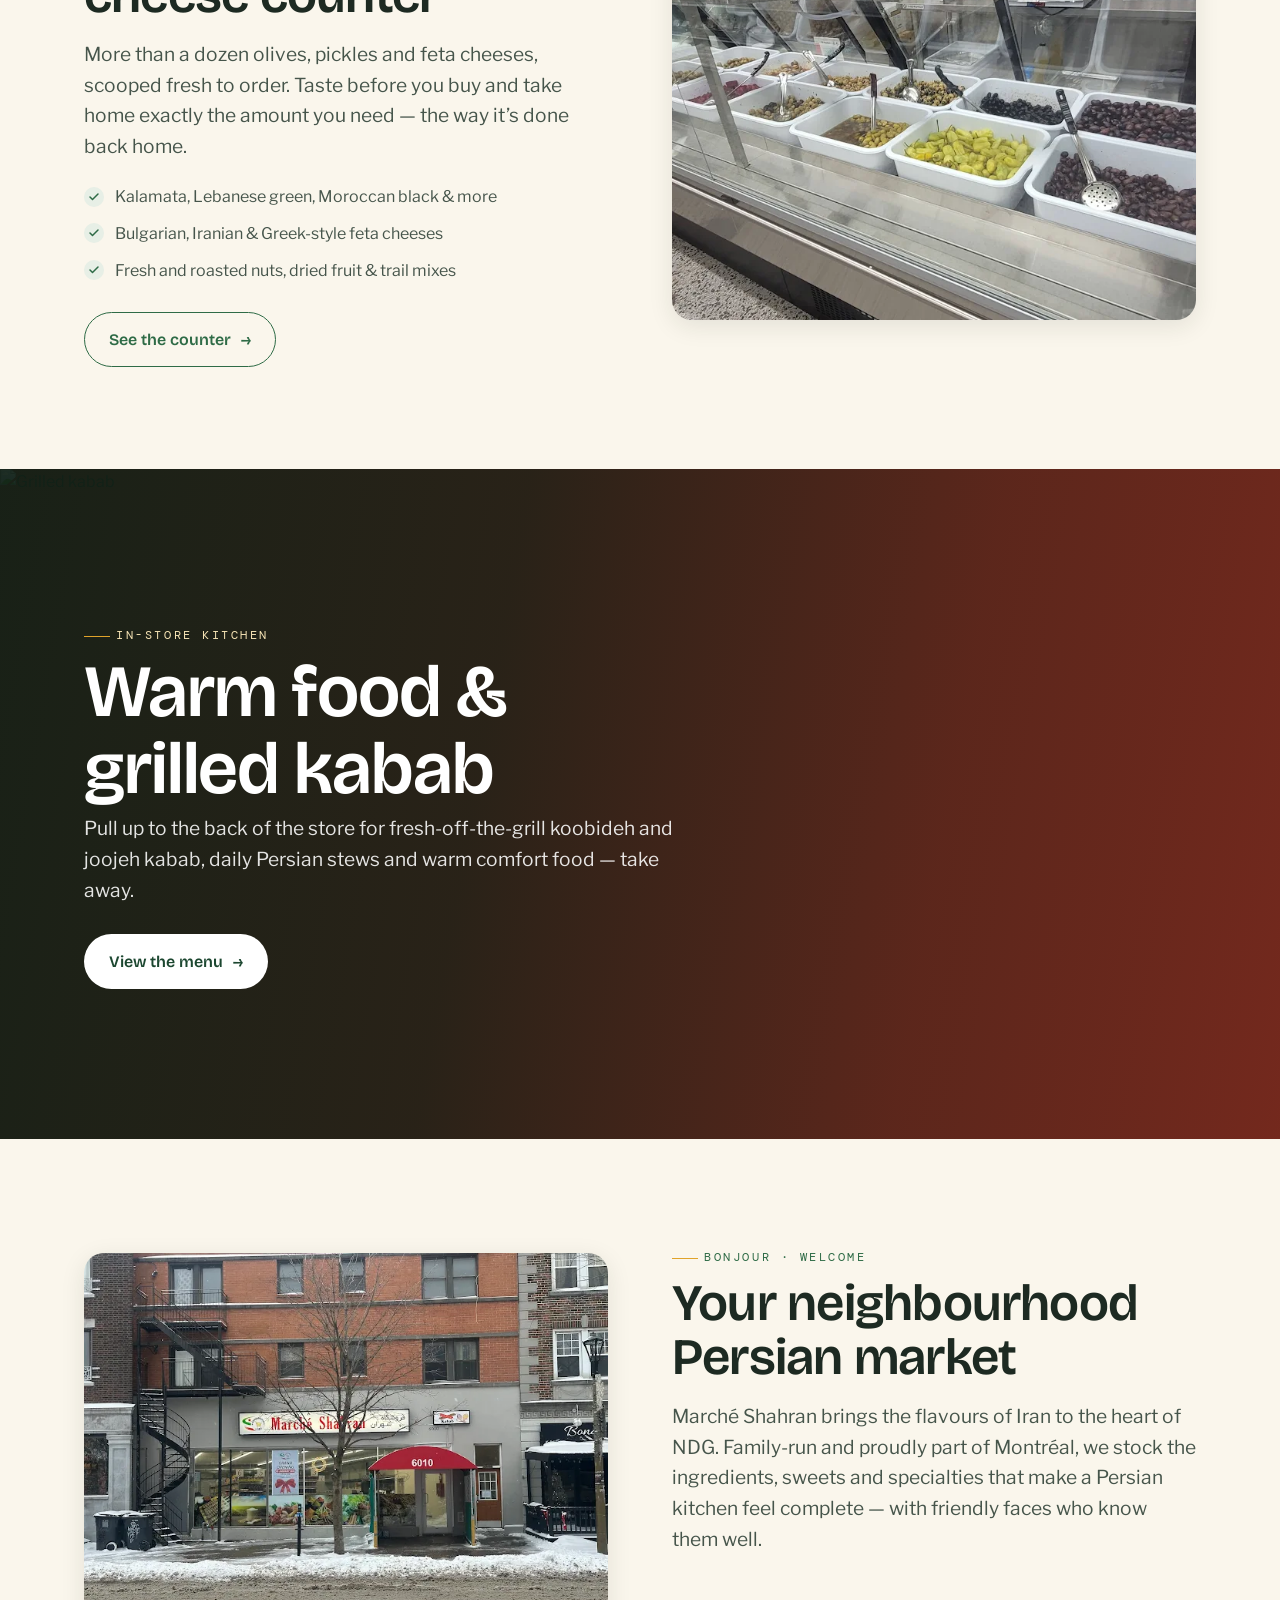
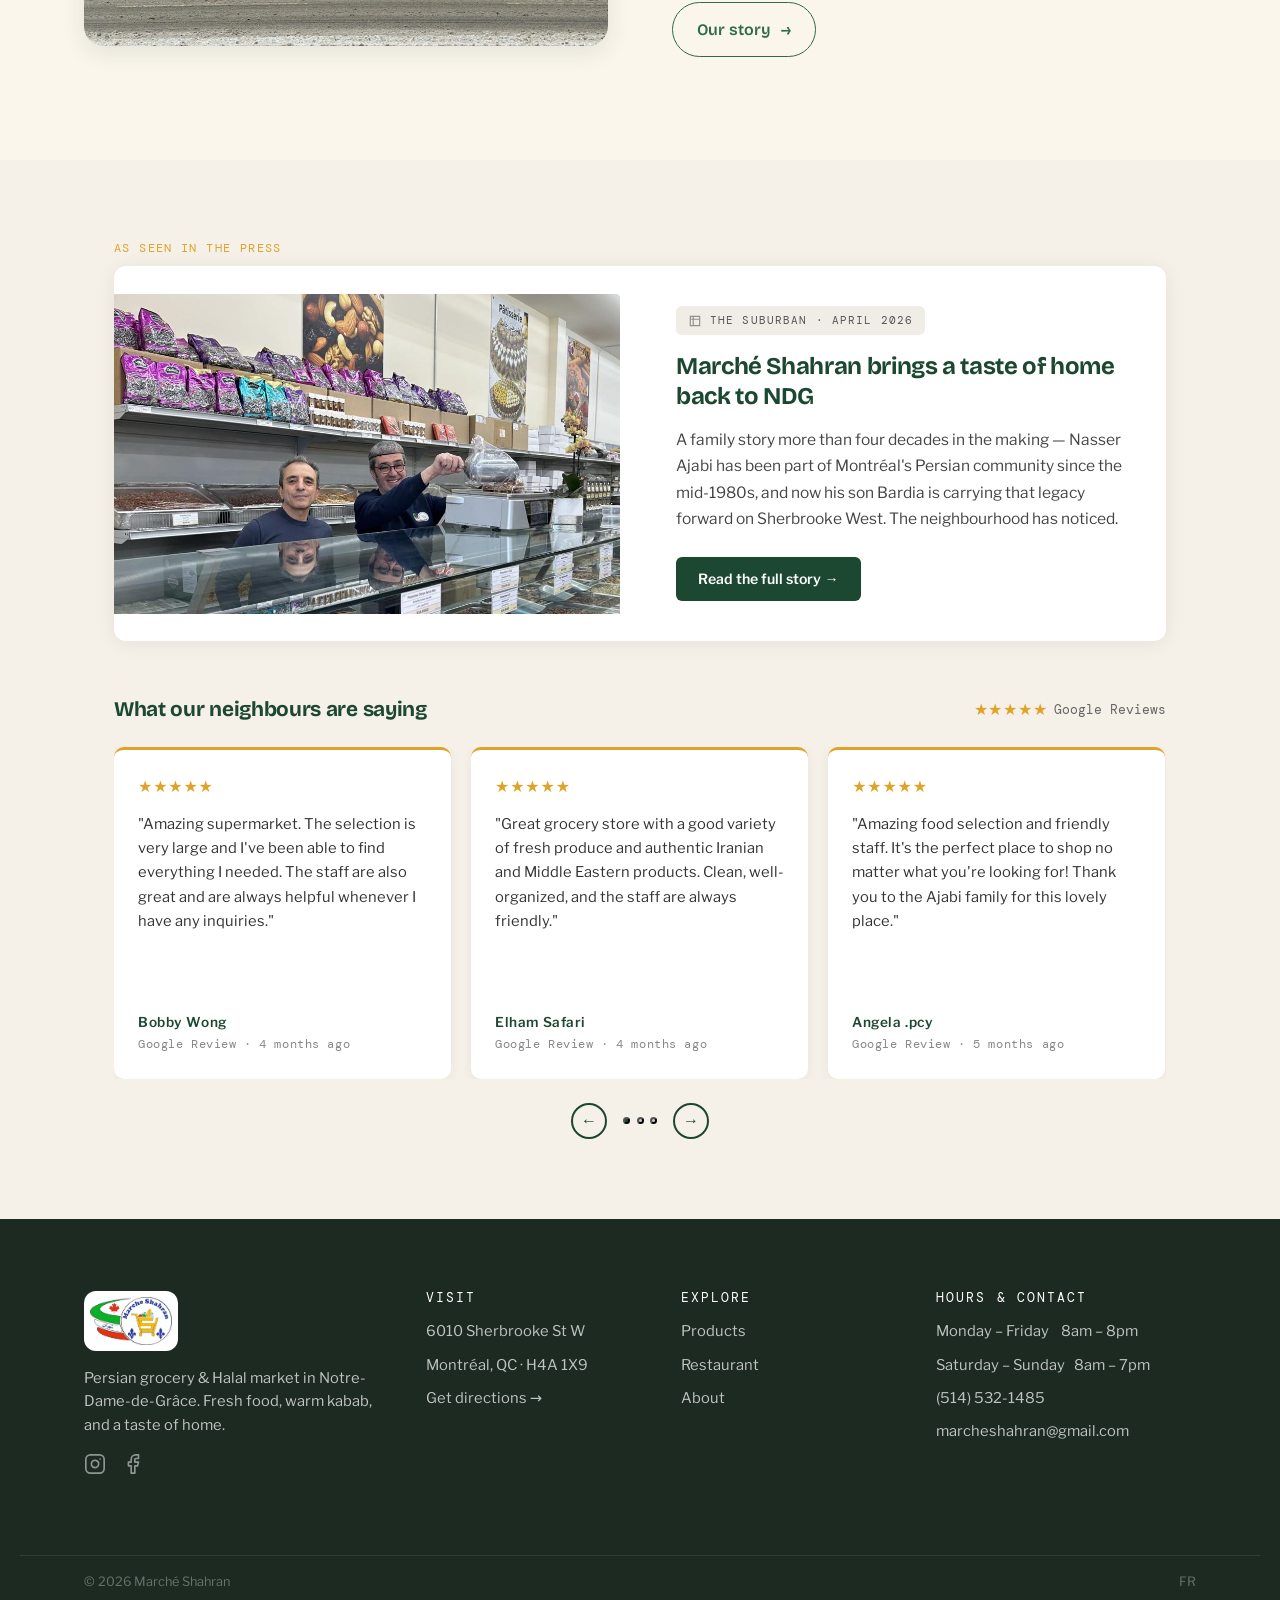
==== commit fdc098f6: "Site update: press section, unified footers, new menu, nuts section, updated photos" ====
--- a/index.html
+++ b/index.html
@@ -90,7 +90,7 @@
         <div class="ic"><svg width="22" height="22" viewBox="0 0 24 24" fill="none" stroke="currentColor" stroke-width="2" stroke-linecap="round" stroke-linejoin="round"><path d="M22 16.9v3a2 2 0 0 1-2.2 2 19.8 19.8 0 0 1-8.6-3.1 19.5 19.5 0 0 1-6-6A19.8 19.8 0 0 1 2.1 4.2 2 2 0 0 1 4.1 2h3a2 2 0 0 1 2 1.7c.1 1 .4 1.9.7 2.8a2 2 0 0 1-.5 2.1L8.1 9.9a16 16 0 0 0 6 6l1.3-1.3a2 2 0 0 1 2.1-.5c.9.3 1.8.6 2.8.7a2 2 0 0 1 1.7 2Z"/></svg></div>
         <h3>Call the store</h3>
         <p class="big">(514) 532-1485</p>
-        <p>(514) 532-1485</p>
+        <p>Call the store</p>
       </div>
       <div class="info-card reveal">
         <div class="ic"><svg width="22" height="22" viewBox="0 0 24 24" fill="none" stroke="currentColor" stroke-width="2" stroke-linecap="round" stroke-linejoin="round"><path d="M9 12l2 2 4-4"/><circle cx="12" cy="12" r="9"/></svg></div>
@@ -204,7 +204,7 @@
     <div class="hero-inner reveal" style="max-width:620px">
       <span class="kicker is-light">In-store kitchen</span>
       <h2 class="h-xl" style="color:#fff;margin:.5rem 0 .3rem">Warm food &amp;<br>grilled kabab</h2>
-      <p class="lead" style="color:rgba(255,255,255,.88)">Pull up to the back of the store for fresh-off-the-grill koobideh and joojeh kabab, daily Persian stews and warm comfort food — dine in or take away.</p>
+      <p class="lead" style="color:rgba(255,255,255,.88)">Pull up to the back of the store for fresh-off-the-grill koobideh and joojeh kabab, daily Persian stews and warm comfort food — take away.</p>
       <div class="hero-actions">
         <a class="btn btn-light" href="restaurant.html">View the menu <span class="arr">→</span></a>
       </div>
@@ -251,12 +251,218 @@
   </div>
 </section>
 
+<!-- ============================================================
+  HOMEPAGE PRESS + REVIEWS SECTION
+  Paste this block into index.html just BEFORE the footer element.
+  Also: copy assets/suburban-article.jpg into your assets/ folder.
+  ============================================================ -->
+
+<section class="press-reviews-section" aria-label="Press and customer reviews">
+  <div class="section-inner">
+
+    <!-- ── Newspaper article teaser ── -->
+    <span class="press-label">As seen in the press</span>
+
+    <article class="press-teaser">
+      <img
+        src="assets/suburban-article.jpg"
+        alt="Bardia and Nasser Ajabi at the nut and olive counter at Marché Shahran"
+        class="press-teaser__image"
+        loading="lazy"
+      />
+      <div class="press-teaser__body">
+        <span class="press-teaser__source">
+          <svg viewBox="0 0 24 24" fill="none" stroke="currentColor" stroke-width="2"><path d="M4 4h16v16H4z"/><path d="M4 9h16M9 4v16"/></svg>
+          The Suburban · April 2026
+        </span>
+        <h2 class="press-teaser__headline">Marché Shahran brings a taste of home back to NDG</h2>
+        <p class="press-teaser__excerpt">
+          A family story more than four decades in the making — Nasser Ajabi has been part of Montréal's Persian community since the mid-1980s, and now his son Bardia is carrying that legacy forward on Sherbrooke West. The neighbourhood has noticed.
+        </p>
+        <a href="about.html#press" class="press-teaser__btn">Read the full story →</a>
+      </div>
+    </article>
+
+    <!-- ── Google reviews carousel ── -->
+    <div class="reviews-header">
+      <h2>What our neighbours are saying</h2>
+      <div class="reviews-stars-badge">
+        <span class="stars">★★★★★</span>
+        Google Reviews
+      </div>
+    </div>
+
+    <div class="reviews-track-wrapper">
+      <div class="reviews-track" id="reviewsTrack">
+
+        <div class="review-card">
+          <div class="review-card__stars">★★★★★</div>
+          <p class="review-card__text">"Amazing supermarket. The selection is very large and I've been able to find everything I needed. The staff are also great and are always helpful whenever I have any inquiries."</p>
+          <div class="review-card__author">
+            <strong>Bobby Wong</strong>
+            Google Review · 4 months ago
+          </div>
+        </div>
+
+        <div class="review-card">
+          <div class="review-card__stars">★★★★★</div>
+          <p class="review-card__text">"Great grocery store with a good variety of fresh produce and authentic Iranian and Middle Eastern products. Clean, well-organized, and the staff are always friendly."</p>
+          <div class="review-card__author">
+            <strong>Elham Safari</strong>
+            Google Review · 4 months ago
+          </div>
+        </div>
+
+        <div class="review-card">
+          <div class="review-card__stars">★★★★★</div>
+          <p class="review-card__text">"Amazing food selection and friendly staff. It's the perfect place to shop no matter what you're looking for! Thank you to the Ajabi family for this lovely place."</p>
+          <div class="review-card__author">
+            <strong>Angela .pcy</strong>
+            Google Review · 5 months ago
+          </div>
+        </div>
+
+        <div class="review-card">
+          <div class="review-card__stars">★★★★★</div>
+          <p class="review-card__text">"Great place for delicious readymade food and groceries! If you're looking for some Persian specialties this is the place to go :)"</p>
+          <div class="review-card__author">
+            <strong>Marlow Turansky</strong>
+            Local Guide · Google Review · 2 months ago
+          </div>
+        </div>
+
+        <div class="review-card">
+          <div class="review-card__stars">★★★★★</div>
+          <p class="review-card__text">"Brand new, everything is clean. Solid selection of Persian food, decent but fresh fruit and veg, nice meats, cheese, olives, nuts. Prices are all reasonable — way better than a lot of stores in NDG."</p>
+          <div class="review-card__author">
+            <strong>Jase</strong>
+            Local Guide · Google Review · 4 months ago
+          </div>
+        </div>
+
+        <div class="review-card">
+          <div class="review-card__stars">★★★★★</div>
+          <p class="review-card__text">"Amazing treasure store in the heart of NDG. Their olives, fresh meats and Polish pickles — must try! 🤗"</p>
+          <div class="review-card__author">
+            <strong>Bogusia Jakubowska</strong>
+            Google Review · 3 months ago
+          </div>
+        </div>
+
+        <div class="review-card">
+          <div class="review-card__stars">★★★★★</div>
+          <p class="review-card__text">"Great addition to NDG. Warm service. Good selection of fruits and vegetables, fresh and marinated meats, prepared meals, nuts, olives, bakery, desserts, spices, tea... The store is laid out very well and doesn't feel crammed. Happy customer :)"</p>
+          <div class="review-card__author">
+            <strong>Anahita Beladi</strong>
+            Local Guide · Google Review · 4 months ago
+          </div>
+        </div>
+
+      </div><!-- /reviews-track -->
+    </div><!-- /reviews-track-wrapper -->
+
+    <div class="reviews-controls">
+      <button class="reviews-btn" id="reviewsPrev" aria-label="Previous reviews">&#8592;</button>
+      <div class="reviews-dots" id="reviewsDots"></div>
+      <button class="reviews-btn" id="reviewsNext" aria-label="Next reviews">&#8594;</button>
+    </div>
+
+  </div><!-- /section-inner -->
+</section>
+
+<!-- Reviews carousel script — place just before </body> if not already using a bundler -->
+<script>
+(function () {
+  const track = document.getElementById('reviewsTrack');
+  const prevBtn = document.getElementById('reviewsPrev');
+  const nextBtn = document.getElementById('reviewsNext');
+  const dotsContainer = document.getElementById('reviewsDots');
+  if (!track) return;
+
+  function getVisible() {
+    return window.innerWidth <= 600 ? 1 : window.innerWidth <= 900 ? 2 : 3;
+  }
+
+  const cards = track.querySelectorAll('.review-card');
+  const total = cards.length;
+  let current = 0;
+
+  function totalSlides() {
+    return Math.ceil(total / getVisible());
+  }
+
+  function buildDots() {
+    dotsContainer.innerHTML = '';
+    for (let i = 0; i < totalSlides(); i++) {
+      const d = document.createElement('button');
+      d.className = 'reviews-dot' + (i === current ? ' active' : '');
+      d.setAttribute('aria-label', 'Go to slide ' + (i + 1));
+      d.addEventListener('click', () => { current = i; render(); });
+      dotsContainer.appendChild(d);
+    }
+  }
+
+  function render() {
+    const vis = getVisible();
+    const slides = totalSlides();
+    if (current >= slides) current = slides - 1;
+    if (current < 0) current = 0;
+
+    // card width as fraction of container
+    const pct = 100 / vis;
+    const gap = 1.25; // rem — matches CSS gap
+    // We shift by (card% + gap) * current, using CSS calc
+    track.style.transform = `translateX(calc(-${current * (pct * vis)}% - ${current * gap * vis / vis}rem))`;
+    // Simpler: shift by exact pixel offset
+    const cardEl = cards[0];
+    const cardW = cardEl.offsetWidth + 20; // 20px ≈ 1.25rem gap
+    track.style.transform = `translateX(-${current * cardW * vis}px)`;
+
+    dotsContainer.querySelectorAll('.reviews-dot').forEach((d, i) => {
+      d.classList.toggle('active', i === current);
+    });
+  }
+
+  prevBtn.addEventListener('click', () => { current--; if (current < 0) current = totalSlides() - 1; render(); });
+  nextBtn.addEventListener('click', () => { current++; if (current >= totalSlides()) current = 0; render(); });
+
+  // Auto-rotate every 5 seconds
+  let timer = setInterval(() => { current++; if (current >= totalSlides()) current = 0; render(); }, 5000);
+  track.addEventListener('mouseenter', () => clearInterval(timer));
+  track.addEventListener('mouseleave', () => {
+    timer = setInterval(() => { current++; if (current >= totalSlides()) current = 0; render(); }, 5000);
+  });
+
+  window.addEventListener('resize', () => { buildDots(); render(); });
+
+  buildDots();
+  render();
+})();
+</script>
+
+
+
 <!-- ===== FOOTER ===== -->
 <footer class="site-foot">
+  <!-- footer-unified-v2 -->
   <div class="wrap foot-top">
     <div class="foot-brand">
       <img src="assets/logo.jpeg" alt="Marché Shahran">
       <p>Persian grocery &amp; Halal market in Notre-Dame-de-Grâce. Fresh food, warm kabab, and a taste of home.</p>
+      <div class="foot-social">
+        <a href="https://www.instagram.com/marche_shahran/" target="_blank" rel="noopener" aria-label="Instagram">
+          <svg xmlns="http://www.w3.org/2000/svg" width="22" height="22" viewBox="0 0 24 24" fill="none" stroke="currentColor" stroke-width="1.8" stroke-linecap="round" stroke-linejoin="round">
+            <rect x="2" y="2" width="20" height="20" rx="5" ry="5"/>
+            <path d="M16 11.37A4 4 0 1 1 12.63 8 4 4 0 0 1 16 11.37z"/>
+            <line x1="17.5" y1="6.5" x2="17.51" y2="6.5"/>
+          </svg>
+        </a>
+        <a href="https://www.facebook.com/profile.php?id=61589566258267" target="_blank" rel="noopener" aria-label="Facebook">
+          <svg xmlns="http://www.w3.org/2000/svg" width="22" height="22" viewBox="0 0 24 24" fill="none" stroke="currentColor" stroke-width="1.8" stroke-linecap="round" stroke-linejoin="round">
+            <path d="M18 2h-3a5 5 0 0 0-5 5v3H7v4h3v8h4v-8h3l1-4h-4V7a1 1 0 0 1 1-1h3z"/>
+          </svg>
+        </a>
+      </div>
     </div>
     <div>
       <h4>Visit</h4>
@@ -270,7 +476,6 @@
       <h4>Explore</h4>
       <ul class="foot-links">
         <li><a href="products.html">Products</a></li>
-        
         <li><a href="restaurant.html">Restaurant</a></li>
         <li><a href="about.html">About</a></li>
       </ul>
@@ -278,20 +483,19 @@
     <div>
       <h4>Hours &amp; Contact</h4>
       <ul class="foot-links">
-        <li>Mon–Fri · 8am–8pm · Sat–Sun · 8am–7pm</li>
-        <li>(514) 532-1485</li>
-        <li>info@marcheshahran.com</li>
-        
+        <li>Monday – Friday &nbsp;&nbsp; 8am – 8pm</li>
+        <li>Saturday – Sunday &nbsp; 8am – 7pm</li>
+        <li><a href="tel:+15145321485">(514) 532-1485</a></li>
+        <li><a href="mailto:marcheshahran@gmail.com">marcheshahran@gmail.com</a></li>
       </ul>
     </div>
   </div>
   <div class="wrap foot-bottom">
     <span>© 2026 Marché Shahran</span>
-    <span class="foot-flags">
-      <span style="background:linear-gradient(180deg,#239f40 33%,#fff 33% 66%,#da0000 66%)" title="Iran"></span>
       <span style="background:linear-gradient(90deg,#ff0000 25%,#fff 25% 75%,#ff0000 75%)" title="Canada"></span>
       <span style="background:#003da5" title="Québec"></span>
     </span>
+    <span class="foot-lang"><a href="fr/index.html">FR</a></span>
   </div>
 </footer>
 
--- a/styles.css
+++ b/styles.css
@@ -307,3 +307,463 @@
 
 /* Weekly specials — hidden until activated */
 .specials-hidden { display: none; }
+
+
+/* ============================================================
+   PRESS & REVIEWS SECTIONS
+   Append this entire block to the bottom of styles.css
+   ============================================================ */
+
+/* ---------- shared label ---------- */
+.press-label {
+  font-family: 'DM Mono', monospace;
+  font-size: 0.72rem;
+  letter-spacing: 0.12em;
+  text-transform: uppercase;
+  color: var(--color-saffron, #e0a32a);
+  display: block;
+  margin-bottom: 0.5rem;
+}
+
+/* ============================================================
+   HOMEPAGE — Press + Reviews combined section
+   ============================================================ */
+.press-reviews-section {
+  padding: 5rem 0;
+  background: #f5f0e8;
+}
+
+.press-reviews-section .section-inner {
+  max-width: 1100px;
+  margin: 0 auto;
+  padding: 0 1.5rem;
+}
+
+/* --- Article teaser card --- */
+.press-teaser {
+  display: grid;
+  grid-template-columns: 1fr 1fr;
+  gap: 2.5rem;
+  align-items: center;
+  background: #fff;
+  border-radius: 12px;
+  overflow: hidden;
+  box-shadow: 0 2px 20px rgba(0,0,0,0.07);
+  margin-bottom: 3.5rem;
+}
+
+.press-teaser__image {
+  width: 100%;
+  height: 320px;
+  object-fit: cover;
+  object-position: center top;
+  display: block;
+}
+
+.press-teaser__body {
+  padding: 2.5rem 2.5rem 2.5rem 1rem;
+}
+
+.press-teaser__source {
+  display: inline-flex;
+  align-items: center;
+  gap: 0.5rem;
+  background: #f0ede6;
+  border-radius: 6px;
+  padding: 0.35rem 0.75rem;
+  font-family: 'DM Mono', monospace;
+  font-size: 0.7rem;
+  letter-spacing: 0.1em;
+  text-transform: uppercase;
+  color: #555;
+  margin-bottom: 1rem;
+}
+
+.press-teaser__source svg {
+  width: 14px;
+  height: 14px;
+  opacity: 0.6;
+}
+
+.press-teaser__headline {
+  font-family: 'Bricolage Grotesque', sans-serif;
+  font-size: 1.5rem;
+  font-weight: 700;
+  color: #1c4730;
+  line-height: 1.25;
+  margin: 0 0 1rem;
+}
+
+.press-teaser__excerpt {
+  font-family: 'Libre Franklin', sans-serif;
+  font-size: 0.97rem;
+  color: #444;
+  line-height: 1.7;
+  margin: 0 0 1.5rem;
+}
+
+.press-teaser__btn {
+  display: inline-block;
+  background: #1c4730;
+  color: #fff;
+  font-family: 'Libre Franklin', sans-serif;
+  font-size: 0.88rem;
+  font-weight: 600;
+  padding: 0.7rem 1.4rem;
+  border-radius: 6px;
+  text-decoration: none;
+  transition: background 0.2s;
+}
+
+.press-teaser__btn:hover {
+  background: #e0a32a;
+  color: #1c4730;
+}
+
+/* --- Reviews carousel --- */
+.reviews-header {
+  display: flex;
+  align-items: center;
+  justify-content: space-between;
+  margin-bottom: 1.5rem;
+}
+
+.reviews-header h2 {
+  font-family: 'Bricolage Grotesque', sans-serif;
+  font-size: 1.3rem;
+  font-weight: 700;
+  color: #1c4730;
+  margin: 0;
+}
+
+.reviews-stars-badge {
+  display: flex;
+  align-items: center;
+  gap: 0.4rem;
+  font-family: 'DM Mono', monospace;
+  font-size: 0.8rem;
+  color: #666;
+}
+
+.reviews-stars-badge .stars {
+  color: #e0a32a;
+  font-size: 1rem;
+  letter-spacing: 0.05em;
+}
+
+.reviews-track-wrapper {
+  overflow: hidden;
+  position: relative;
+}
+
+.reviews-track {
+  display: flex;
+  gap: 1.25rem;
+  transition: transform 0.45s cubic-bezier(0.4, 0, 0.2, 1);
+}
+
+.review-card {
+  flex: 0 0 calc(33.333% - 0.85rem);
+  background: #fff;
+  border-radius: 10px;
+  padding: 1.5rem;
+  box-shadow: 0 2px 12px rgba(0,0,0,0.06);
+  border-top: 3px solid #e0a32a;
+  display: flex;
+  flex-direction: column;
+  gap: 0.75rem;
+}
+
+.review-card__stars {
+  color: #e0a32a;
+  font-size: 1rem;
+  letter-spacing: 0.05em;
+}
+
+.review-card__text {
+  font-family: 'Libre Franklin', sans-serif;
+  font-size: 0.92rem;
+  color: #333;
+  line-height: 1.65;
+  flex-grow: 1;
+}
+
+.review-card__author {
+  font-family: 'DM Mono', monospace;
+  font-size: 0.72rem;
+  color: #888;
+  letter-spacing: 0.05em;
+}
+
+.review-card__author strong {
+  display: block;
+  color: #1c4730;
+  font-family: 'Libre Franklin', sans-serif;
+  font-size: 0.85rem;
+  font-weight: 600;
+  margin-bottom: 0.15rem;
+}
+
+.reviews-controls {
+  display: flex;
+  justify-content: center;
+  align-items: center;
+  gap: 1rem;
+  margin-top: 1.5rem;
+}
+
+.reviews-btn {
+  width: 36px;
+  height: 36px;
+  border-radius: 50%;
+  border: 2px solid #1c4730;
+  background: transparent;
+  color: #1c4730;
+  cursor: pointer;
+  display: flex;
+  align-items: center;
+  justify-content: center;
+  transition: background 0.2s, color 0.2s;
+  font-size: 1rem;
+}
+
+.reviews-btn:hover {
+  background: #1c4730;
+  color: #fff;
+}
+
+.reviews-dots {
+  display: flex;
+  gap: 0.4rem;
+}
+
+.reviews-dot {
+  width: 7px;
+  height: 7px;
+  border-radius: 50%;
+  background: #ccc;
+  cursor: pointer;
+  transition: background 0.2s;
+}
+
+.reviews-dot.active {
+  background: #1c4730;
+}
+
+/* ============================================================
+   ABOUT PAGE — Full article section
+   ============================================================ */
+.press-full-section {
+  padding: 5rem 0;
+  background: #faf6ec;
+}
+
+.press-full-section .section-inner {
+  max-width: 860px;
+  margin: 0 auto;
+  padding: 0 1.5rem;
+}
+
+.press-full-section .section-heading {
+  font-family: 'Bricolage Grotesque', sans-serif;
+  font-size: 2rem;
+  font-weight: 700;
+  color: #1c4730;
+  margin: 0 0 0.5rem;
+}
+
+.press-article {
+  background: #fff;
+  border-radius: 12px;
+  overflow: hidden;
+  box-shadow: 0 2px 20px rgba(0,0,0,0.07);
+  margin-top: 2rem;
+}
+
+.press-article__image {
+  width: 100%;
+  max-height: 420px;
+  object-fit: cover;
+  object-position: center 30%;
+  display: block;
+}
+
+.press-article__body {
+  padding: 2.5rem 3rem;
+}
+
+.press-article__meta {
+  display: flex;
+  align-items: center;
+  gap: 1rem;
+  margin-bottom: 1.5rem;
+  flex-wrap: wrap;
+}
+
+.press-article__badge {
+  background: #f0ede6;
+  border-radius: 6px;
+  padding: 0.35rem 0.75rem;
+  font-family: 'DM Mono', monospace;
+  font-size: 0.7rem;
+  letter-spacing: 0.1em;
+  text-transform: uppercase;
+  color: #555;
+}
+
+.press-article__byline {
+  font-family: 'DM Mono', monospace;
+  font-size: 0.72rem;
+  color: #888;
+}
+
+.press-article__title {
+  font-family: 'Bricolage Grotesque', sans-serif;
+  font-size: 1.75rem;
+  font-weight: 700;
+  color: #1c4730;
+  line-height: 1.25;
+  margin: 0 0 1.5rem;
+}
+
+.press-article__content h3 {
+  font-family: 'Bricolage Grotesque', sans-serif;
+  font-size: 1.1rem;
+  font-weight: 700;
+  color: #1c4730;
+  margin: 2rem 0 0.5rem;
+}
+
+.press-article__content p {
+  font-family: 'Libre Franklin', sans-serif;
+  font-size: 0.97rem;
+  color: #333;
+  line-height: 1.8;
+  margin: 0 0 1rem;
+}
+
+.press-article__content blockquote {
+  border-left: 3px solid #e0a32a;
+  margin: 1.5rem 0;
+  padding: 0.75rem 1.25rem;
+  background: #faf6ec;
+  border-radius: 0 6px 6px 0;
+  font-style: italic;
+  color: #555;
+  font-family: 'Libre Franklin', sans-serif;
+  font-size: 0.95rem;
+  line-height: 1.7;
+}
+
+.press-article__footer {
+  margin-top: 2rem;
+  padding-top: 1.5rem;
+  border-top: 1px solid #eee;
+  font-family: 'DM Mono', monospace;
+  font-size: 0.75rem;
+  color: #aaa;
+  letter-spacing: 0.05em;
+}
+
+/* --- About page reviews grid --- */
+.about-reviews-section {
+  padding: 4rem 0 5rem;
+  background: #f5f0e8;
+}
+
+.about-reviews-section .section-inner {
+  max-width: 1100px;
+  margin: 0 auto;
+  padding: 0 1.5rem;
+}
+
+.about-reviews-section h2 {
+  font-family: 'Bricolage Grotesque', sans-serif;
+  font-size: 1.75rem;
+  font-weight: 700;
+  color: #1c4730;
+  margin: 0 0 0.4rem;
+}
+
+.about-reviews-section .reviews-sub {
+  font-family: 'Libre Franklin', sans-serif;
+  font-size: 0.95rem;
+  color: #666;
+  margin: 0 0 2.5rem;
+}
+
+.reviews-grid {
+  display: grid;
+  grid-template-columns: repeat(3, 1fr);
+  gap: 1.25rem;
+}
+
+/* ============================================================
+   RESPONSIVE
+   ============================================================ */
+@media (max-width: 900px) {
+  .press-teaser {
+    grid-template-columns: 1fr;
+  }
+  .press-teaser__image {
+    height: 240px;
+  }
+  .press-teaser__body {
+    padding: 1.75rem;
+  }
+  .review-card {
+    flex: 0 0 calc(50% - 0.65rem);
+  }
+  .reviews-grid {
+    grid-template-columns: repeat(2, 1fr);
+  }
+  .press-article__body {
+    padding: 1.75rem;
+  }
+}
+
+@media (max-width: 600px) {
+  .review-card {
+    flex: 0 0 calc(100% - 0rem);
+  }
+  .reviews-grid {
+    grid-template-columns: 1fr;
+  }
+  .press-teaser__headline {
+    font-size: 1.25rem;
+  }
+  .reviews-header {
+    flex-direction: column;
+    align-items: flex-start;
+    gap: 0.5rem;
+  }
+}
+
+/* Social icons & unified footer */
+.foot-social { display:flex; gap:1rem; margin-top:1rem; }
+.foot-social a { color:inherit; opacity:0.7; transition:opacity 0.2s; }
+.foot-social a:hover { opacity:1; }
+.foot-bottom { display:flex; justify-content:space-between; padding-top:1rem; border-top:1px solid rgba(255,255,255,0.15); font-size:0.8rem; opacity:0.6; }
+
+
+.mi-num {
+  display: inline-block;
+  font-family: 'DM Mono', monospace;
+  font-size: 0.72rem;
+  color: #888;
+  margin-right: 0.5rem;
+  vertical-align: middle;
+  min-width: 2rem;
+}
+
+
+/* Menu number inline fix */
+.mi-num {
+  display: inline;
+  font-family: var(--f-mono);
+  font-size: 0.72rem;
+  color: #aaa;
+  margin-right: 0.4rem;
+}
+.menu-item { grid-template-columns: 1fr auto; }
+.menu-item .mi-price { order: 0; }
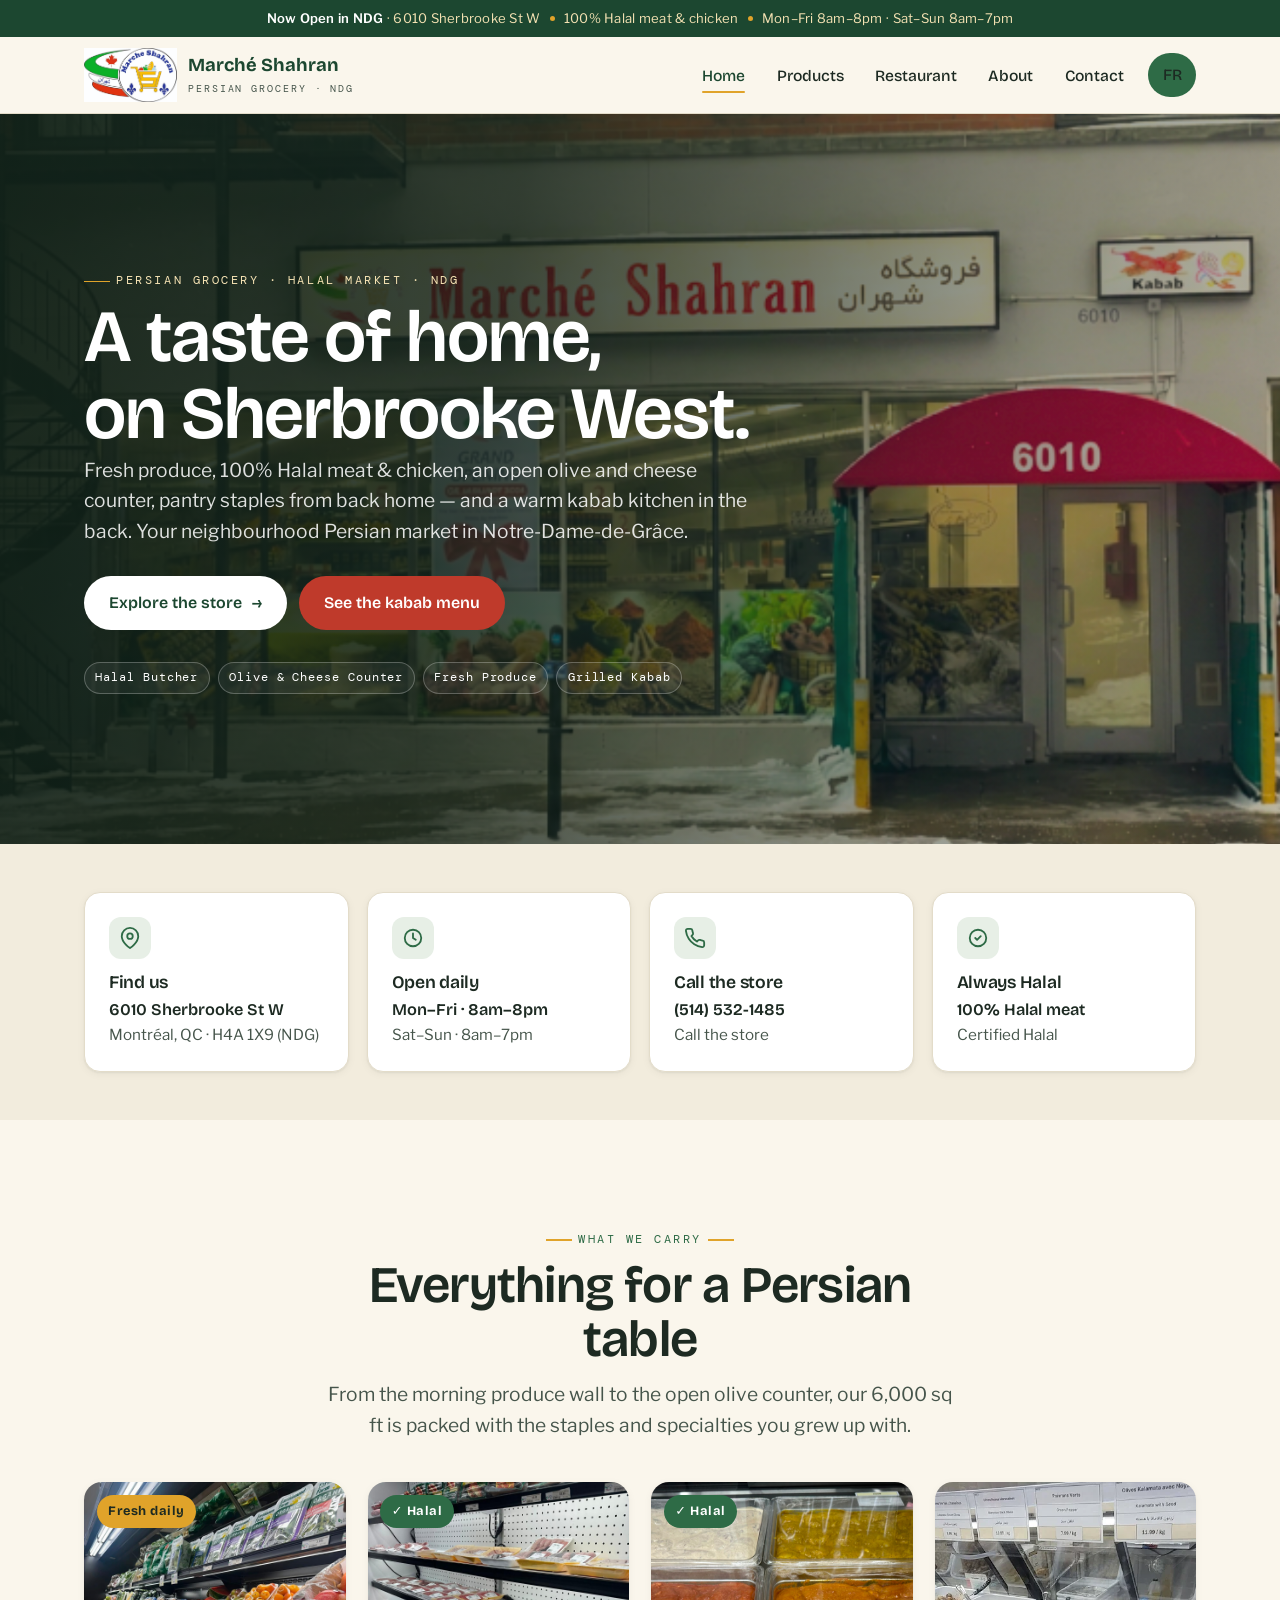
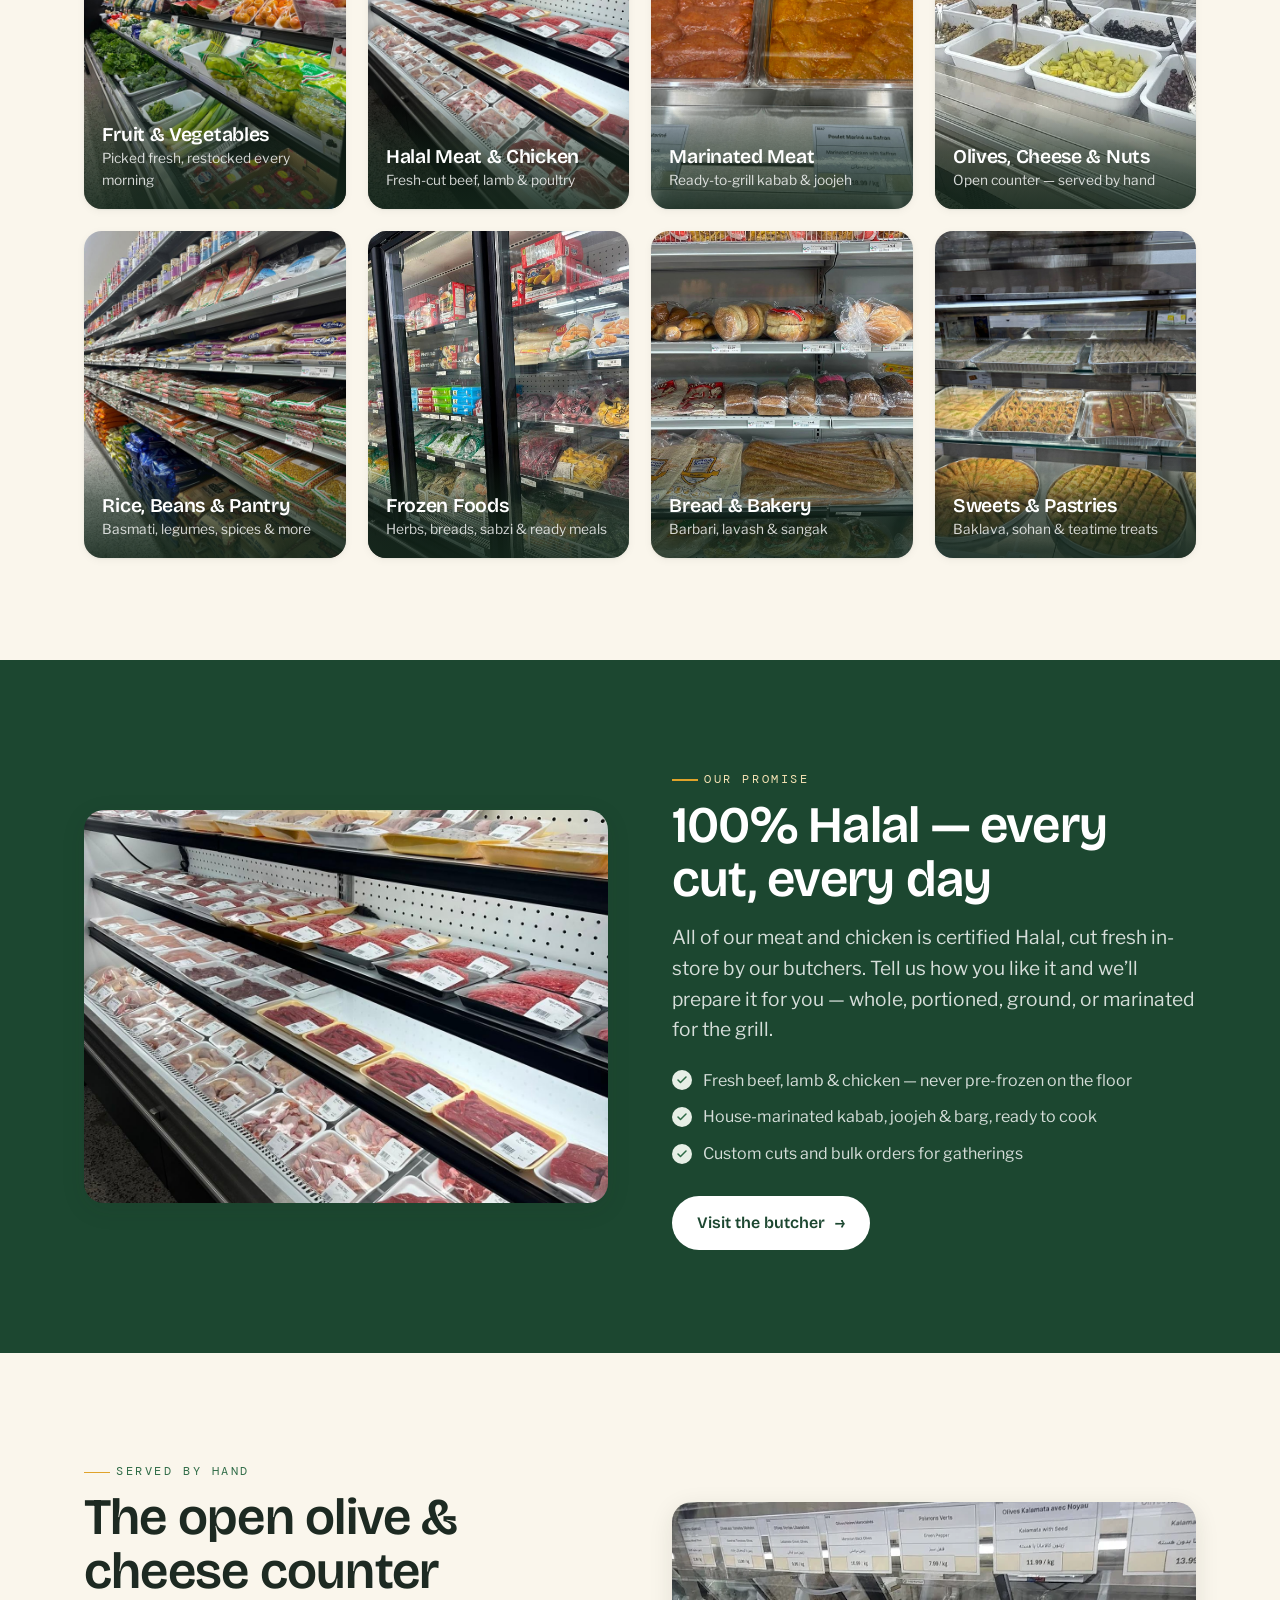
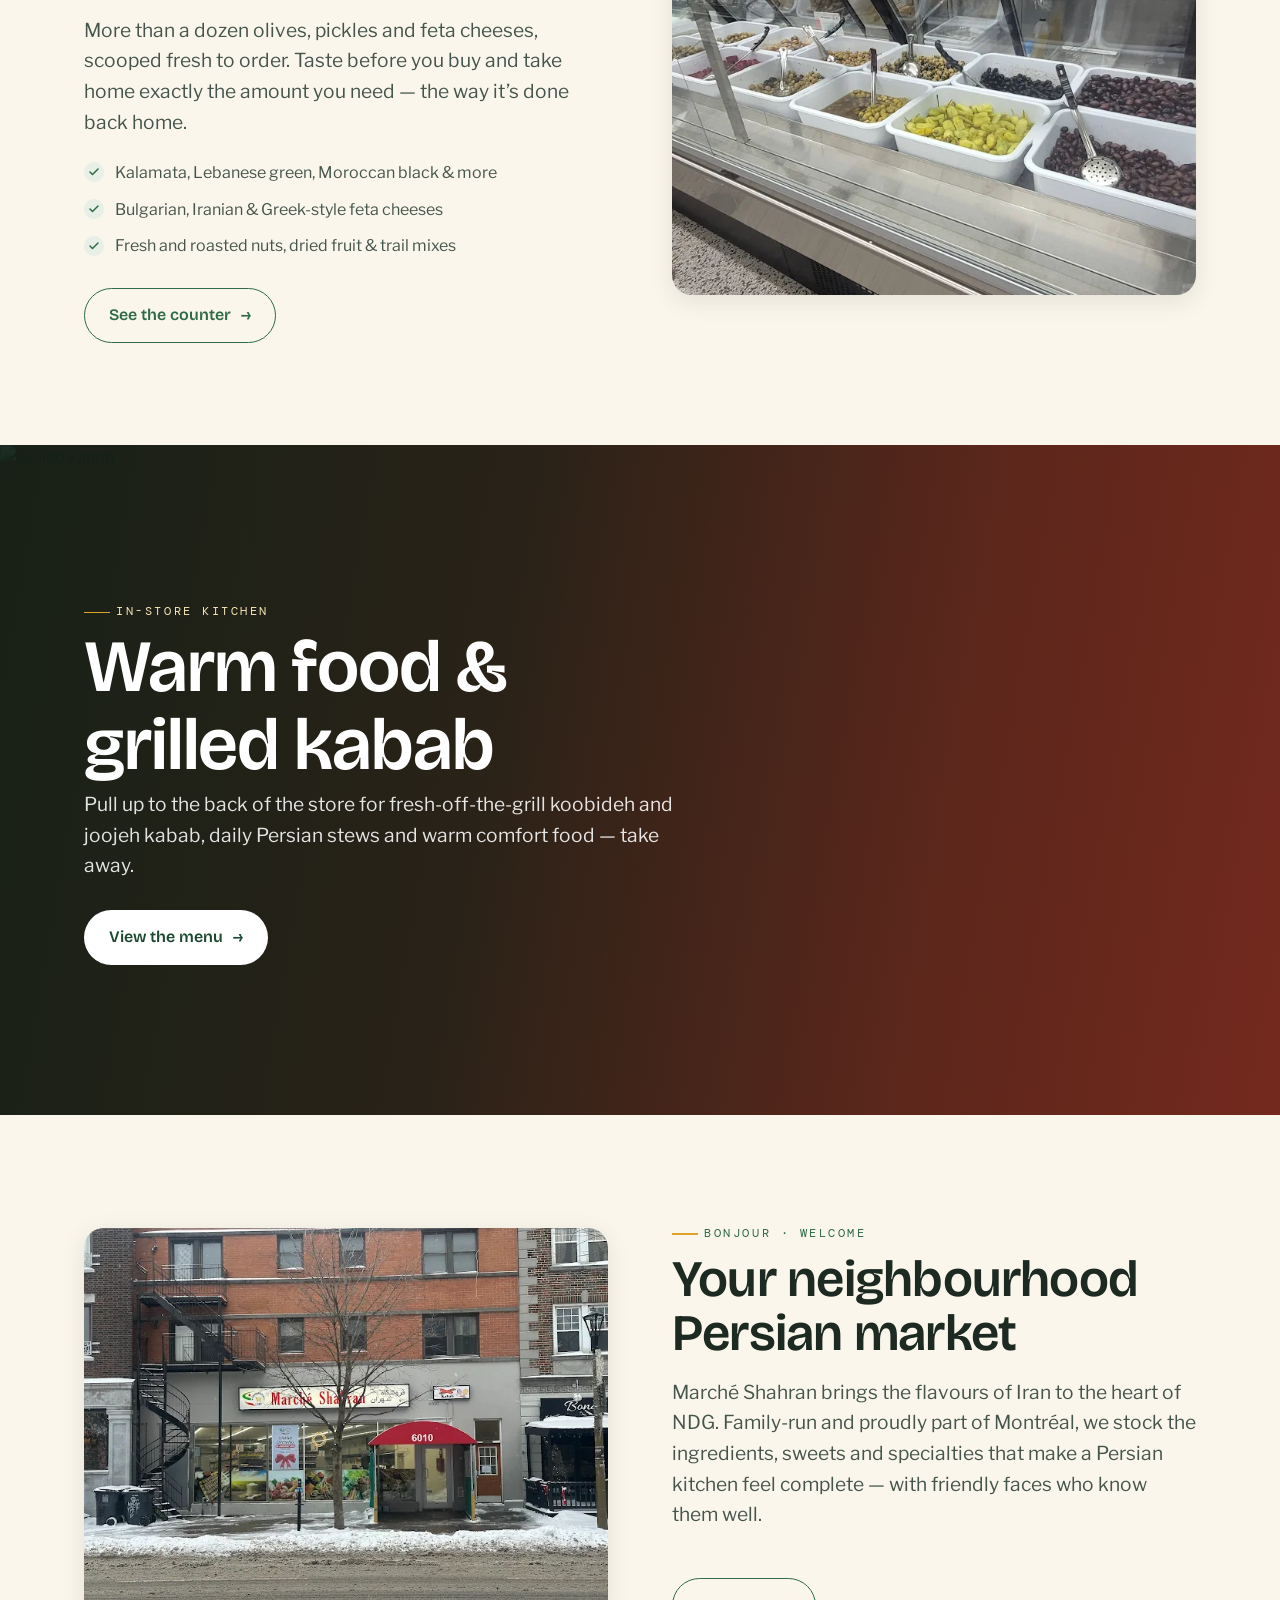
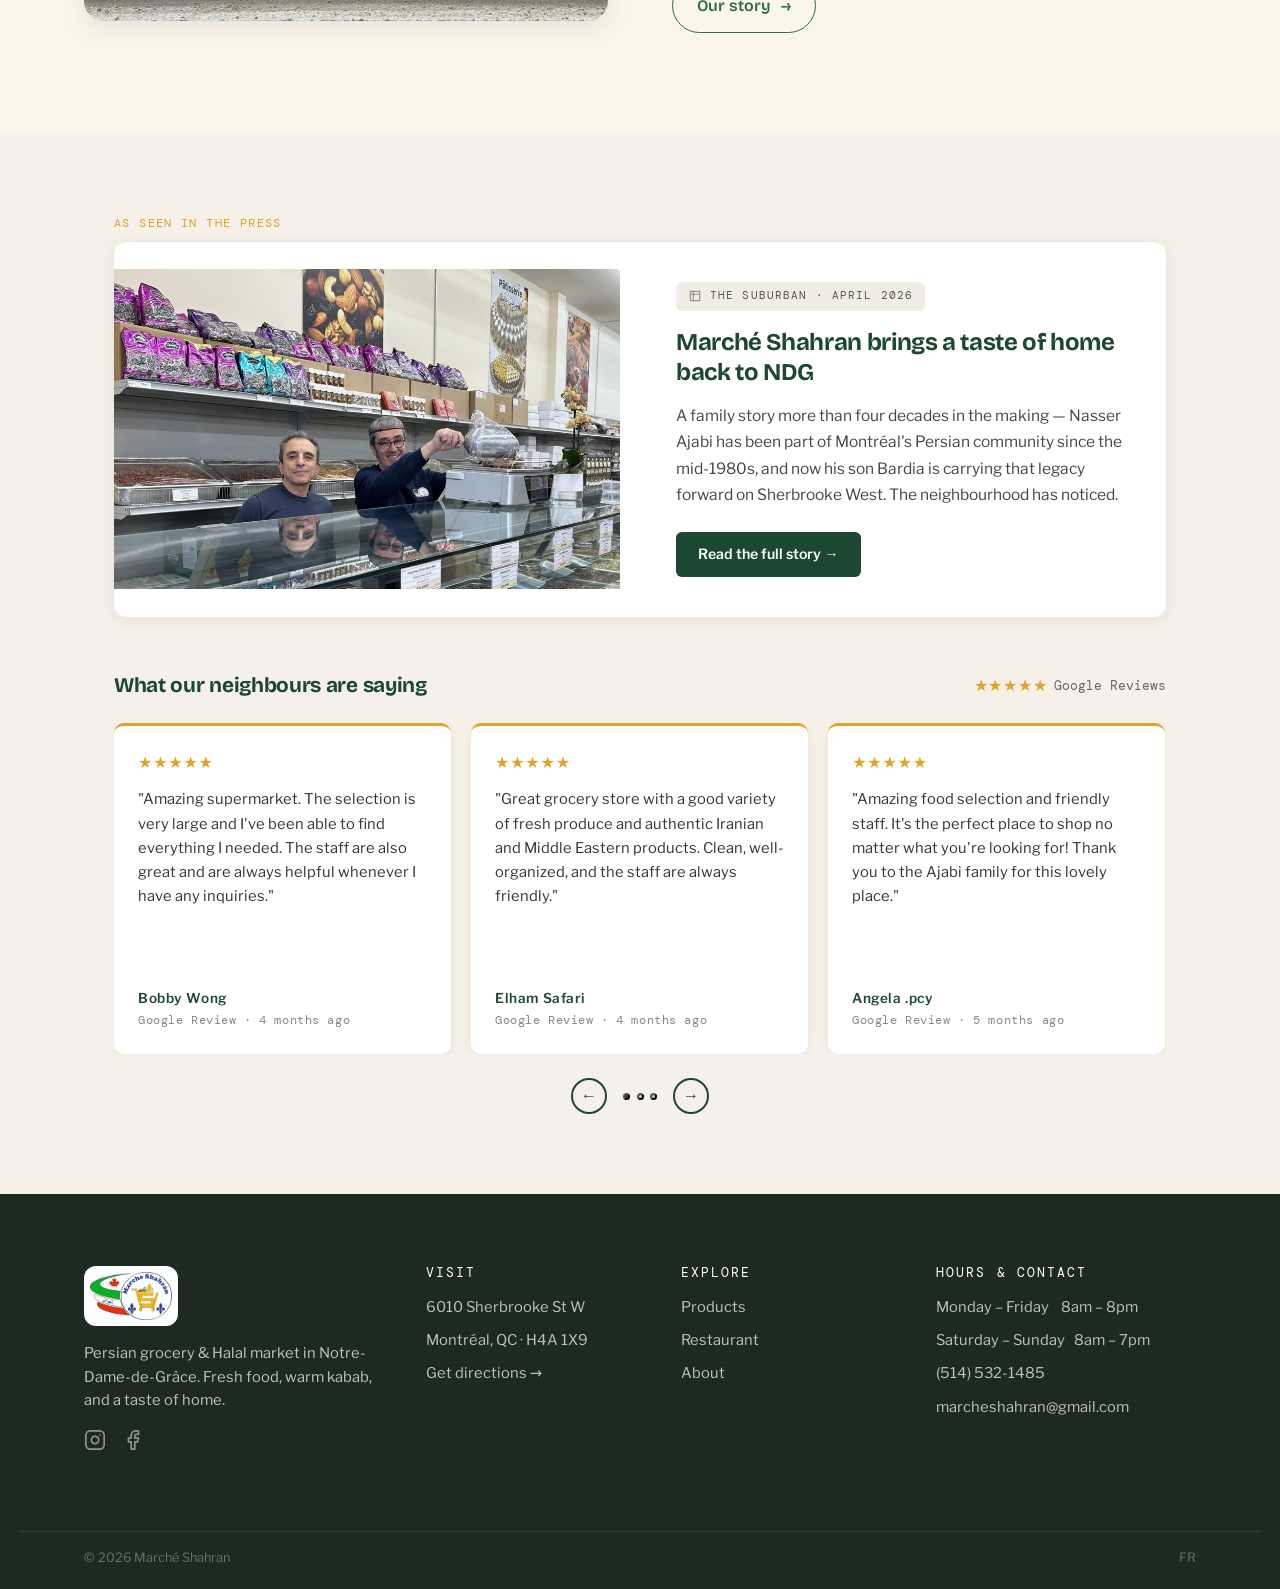
==== commit 2cd5a12b: "Fix opening hours cards to show weekend hours" ====
--- a/index.html
+++ b/index.html
@@ -84,7 +84,7 @@
         <div class="ic"><svg width="22" height="22" viewBox="0 0 24 24" fill="none" stroke="currentColor" stroke-width="2" stroke-linecap="round" stroke-linejoin="round"><circle cx="12" cy="12" r="9"/><path d="M12 7v5l3 2"/></svg></div>
         <h3>Open daily</h3>
         <p class="big">Mon–Fri · 8am–8pm</p>
-        <p>Fresh deliveries every morning</p>
+        <p>Sat–Sun · 8am–7pm</p>
       </div>
       <div class="info-card reveal">
         <div class="ic"><svg width="22" height="22" viewBox="0 0 24 24" fill="none" stroke="currentColor" stroke-width="2" stroke-linecap="round" stroke-linejoin="round"><path d="M22 16.9v3a2 2 0 0 1-2.2 2 19.8 19.8 0 0 1-8.6-3.1 19.5 19.5 0 0 1-6-6A19.8 19.8 0 0 1 2.1 4.2 2 2 0 0 1 4.1 2h3a2 2 0 0 1 2 1.7c.1 1 .4 1.9.7 2.8a2 2 0 0 1-.5 2.1L8.1 9.9a16 16 0 0 0 6 6l1.3-1.3a2 2 0 0 1 2.1-.5c.9.3 1.8.6 2.8.7a2 2 0 0 1 1.7 2Z"/></svg></div>
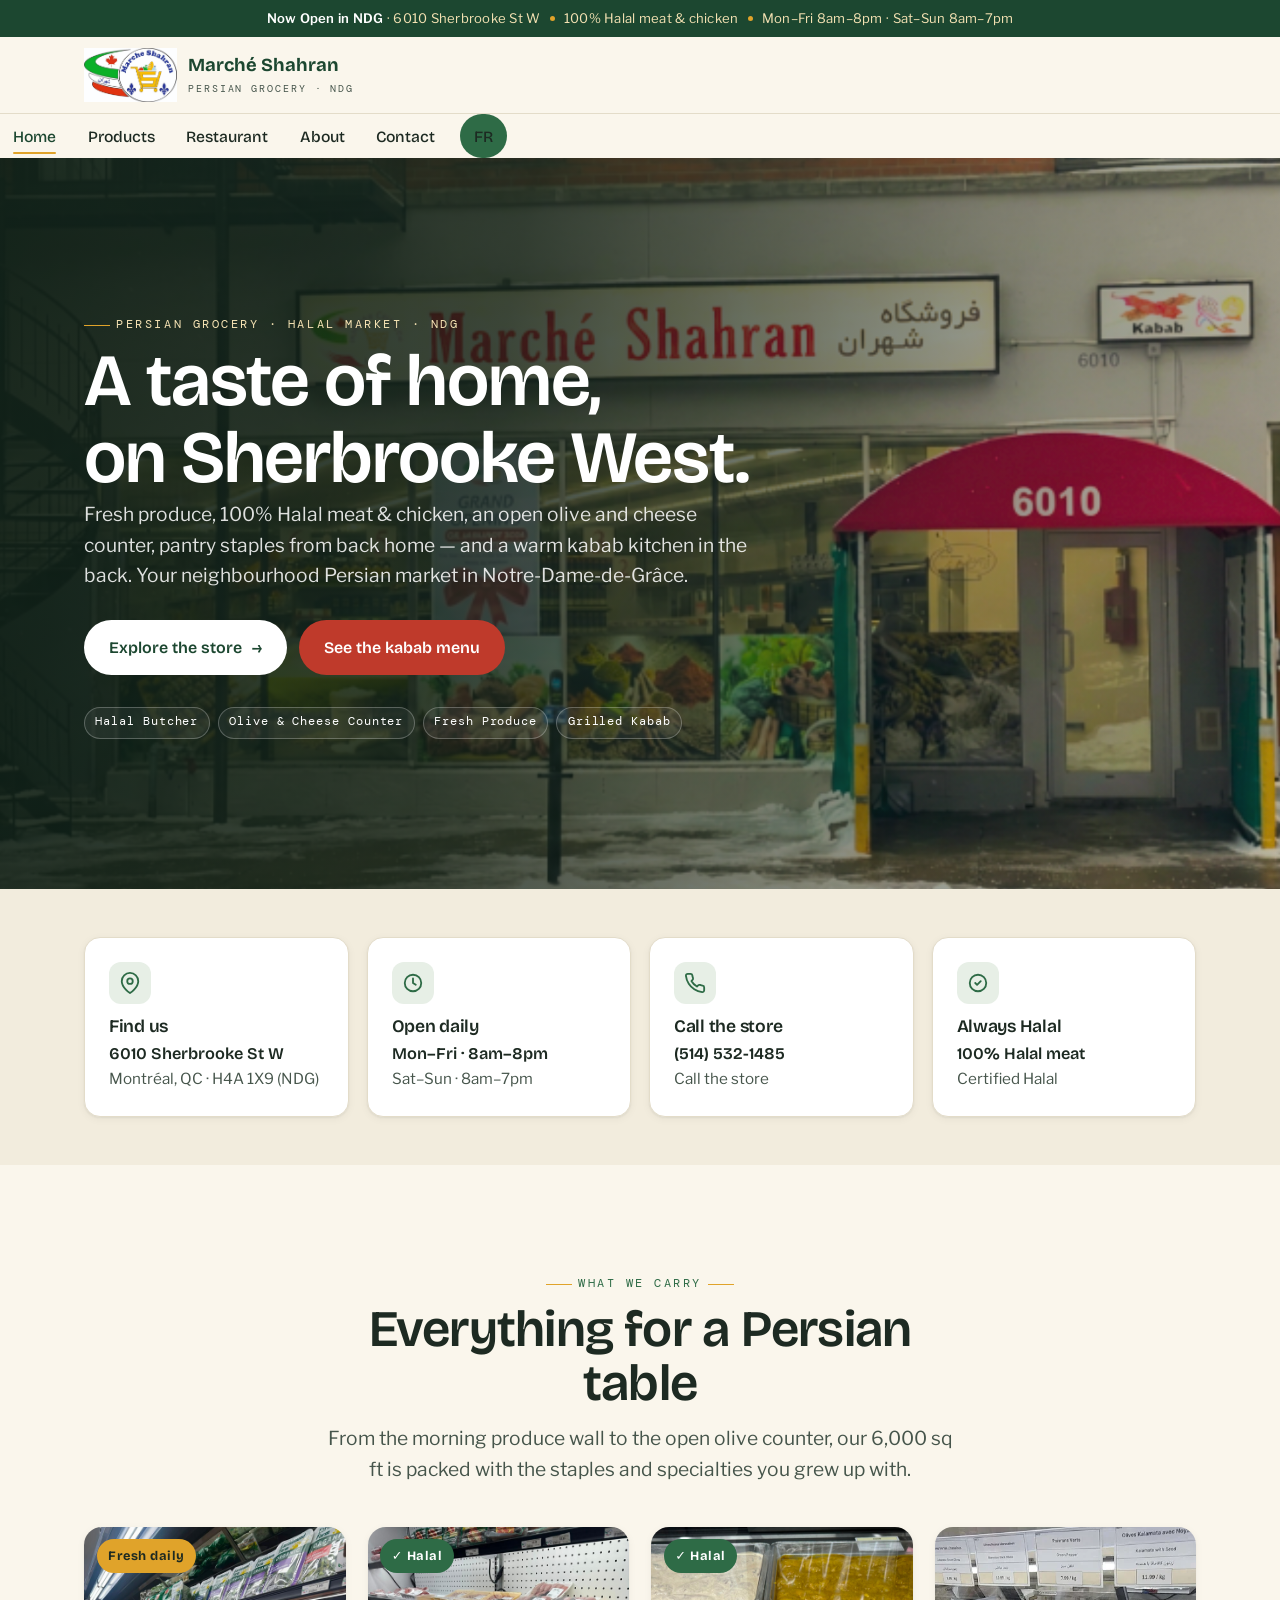
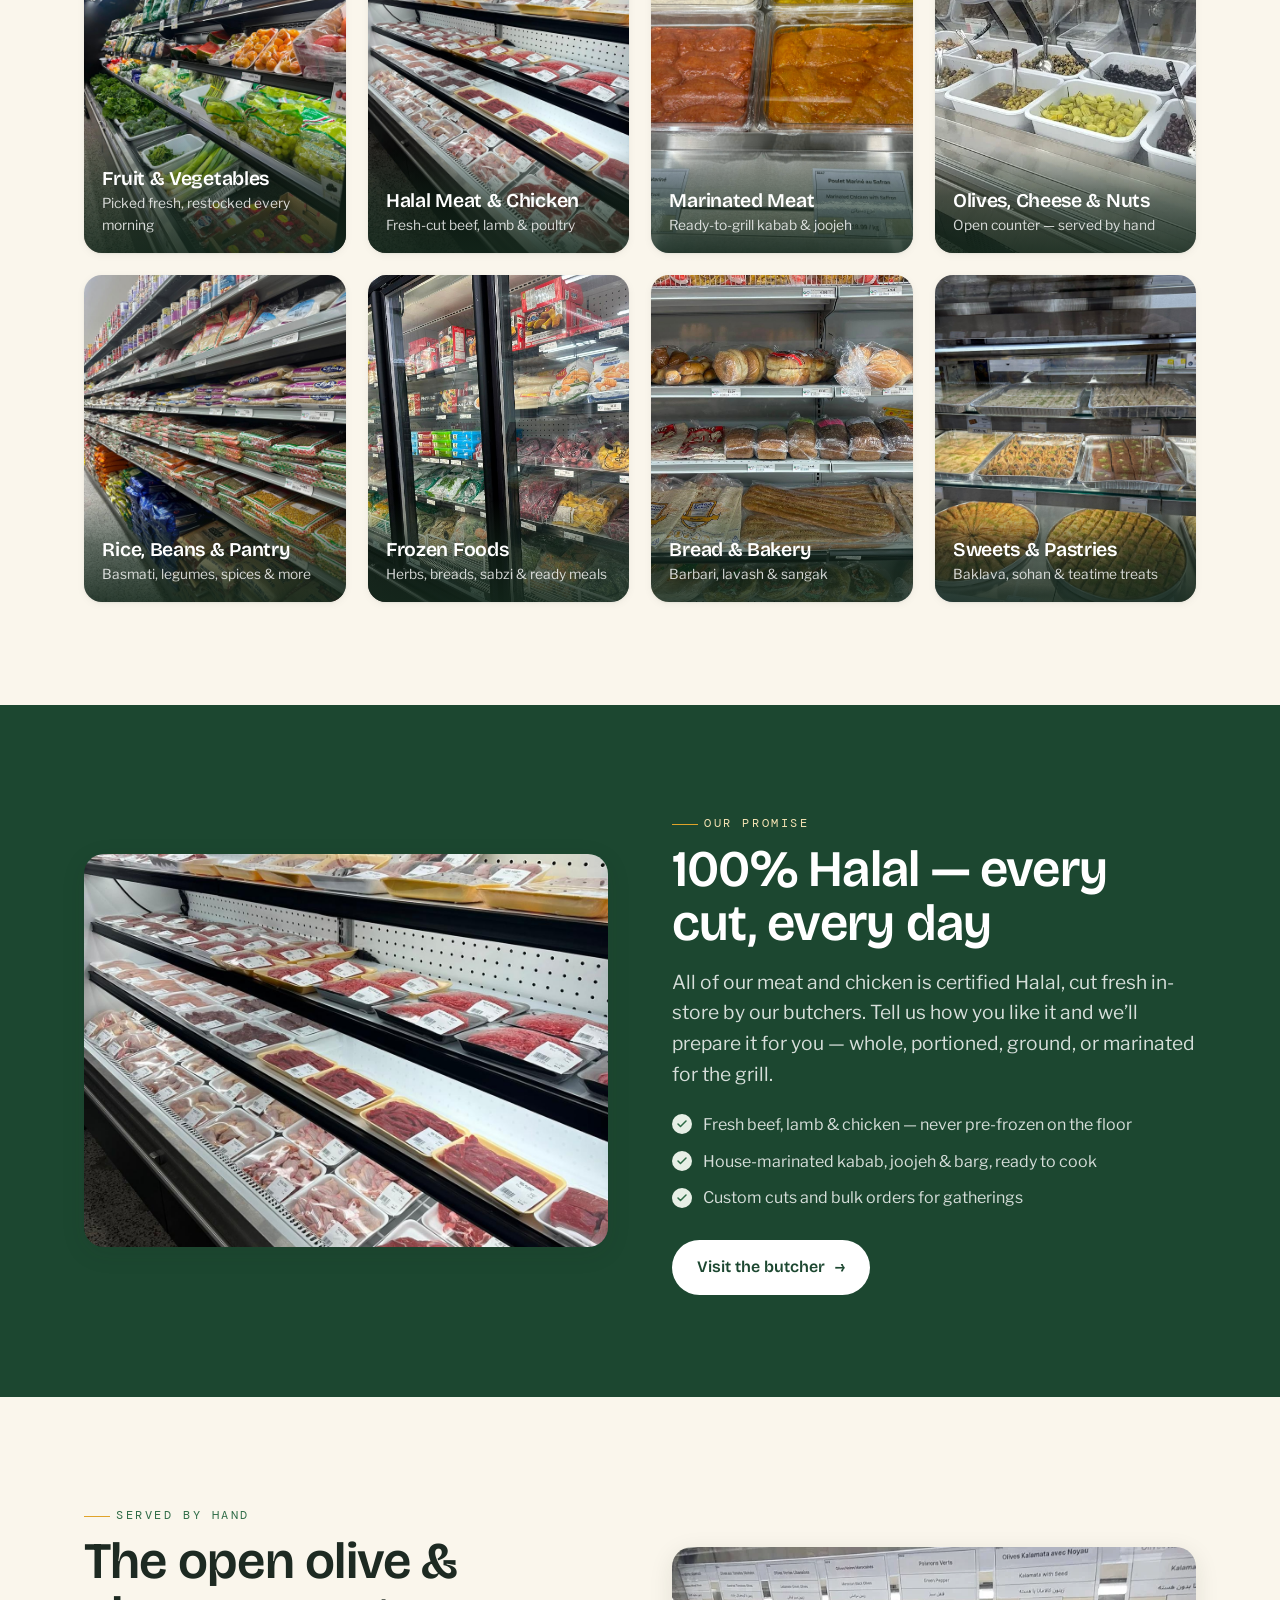
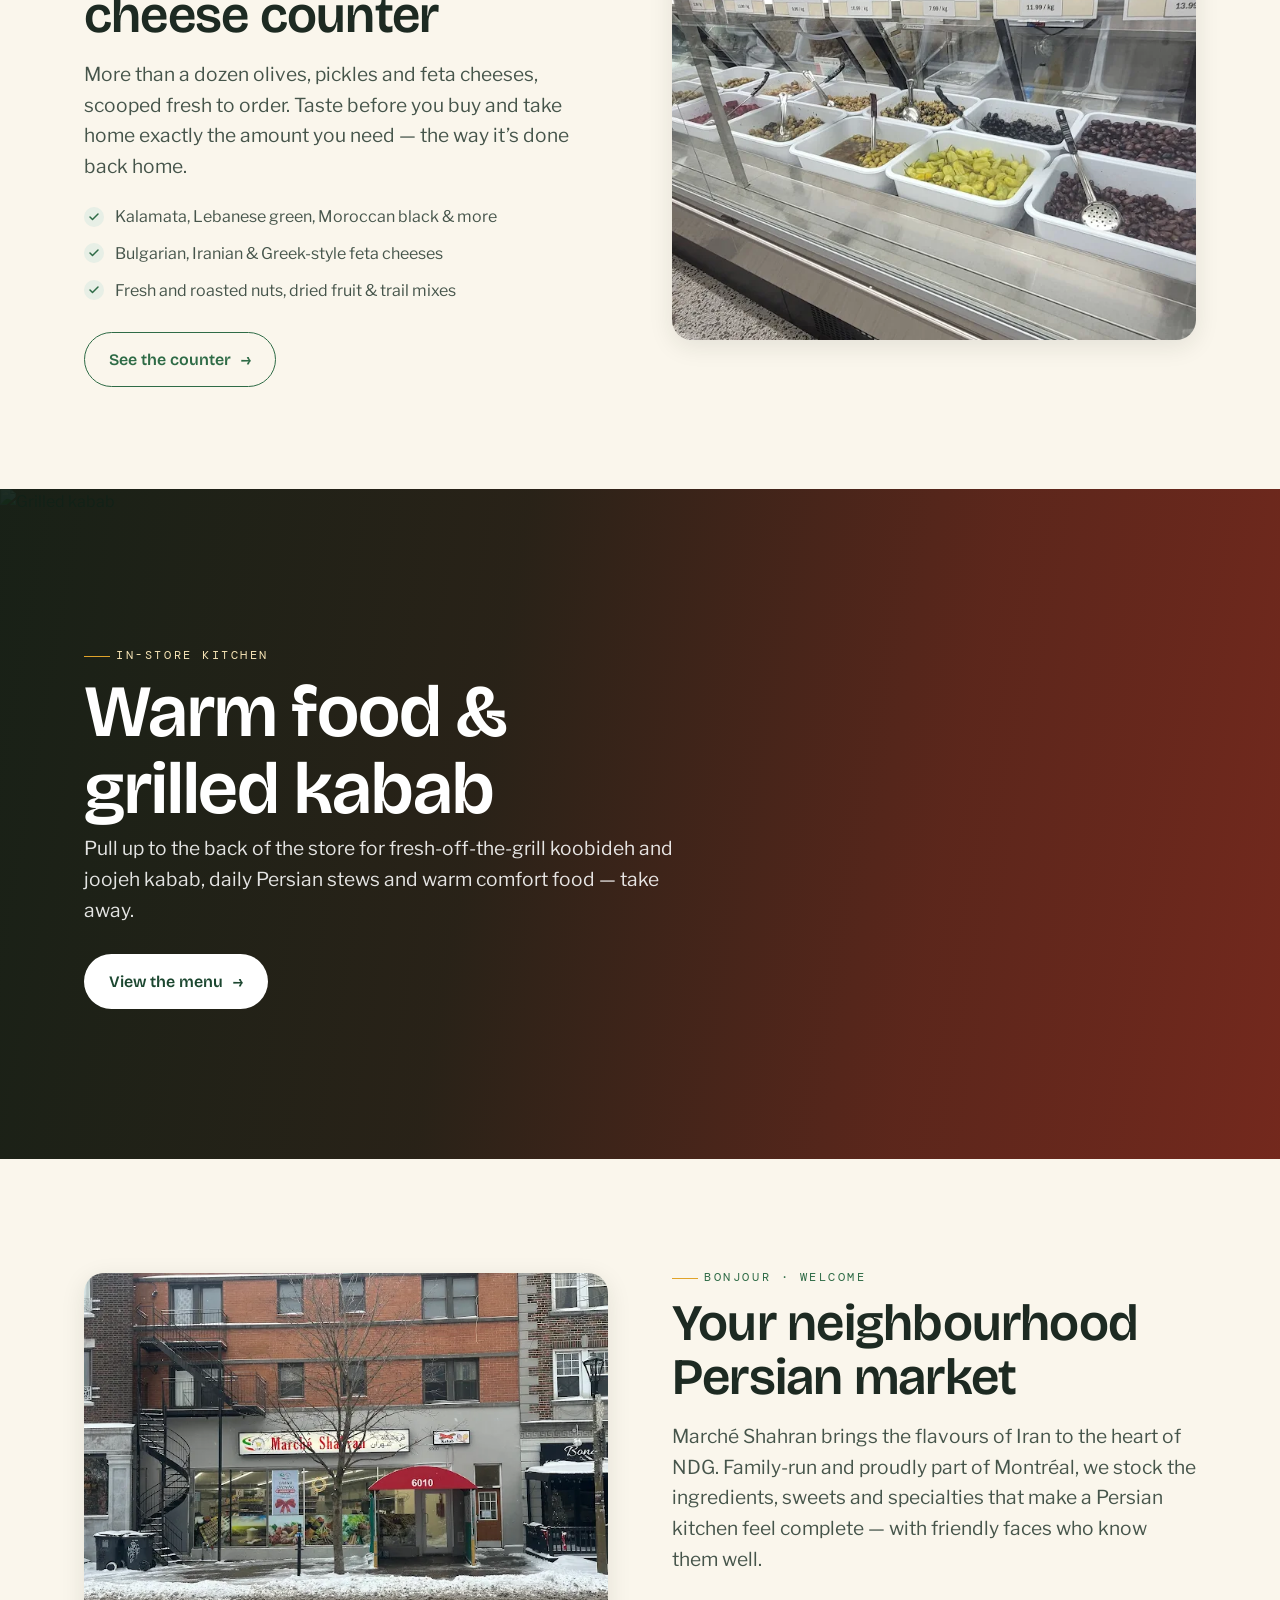
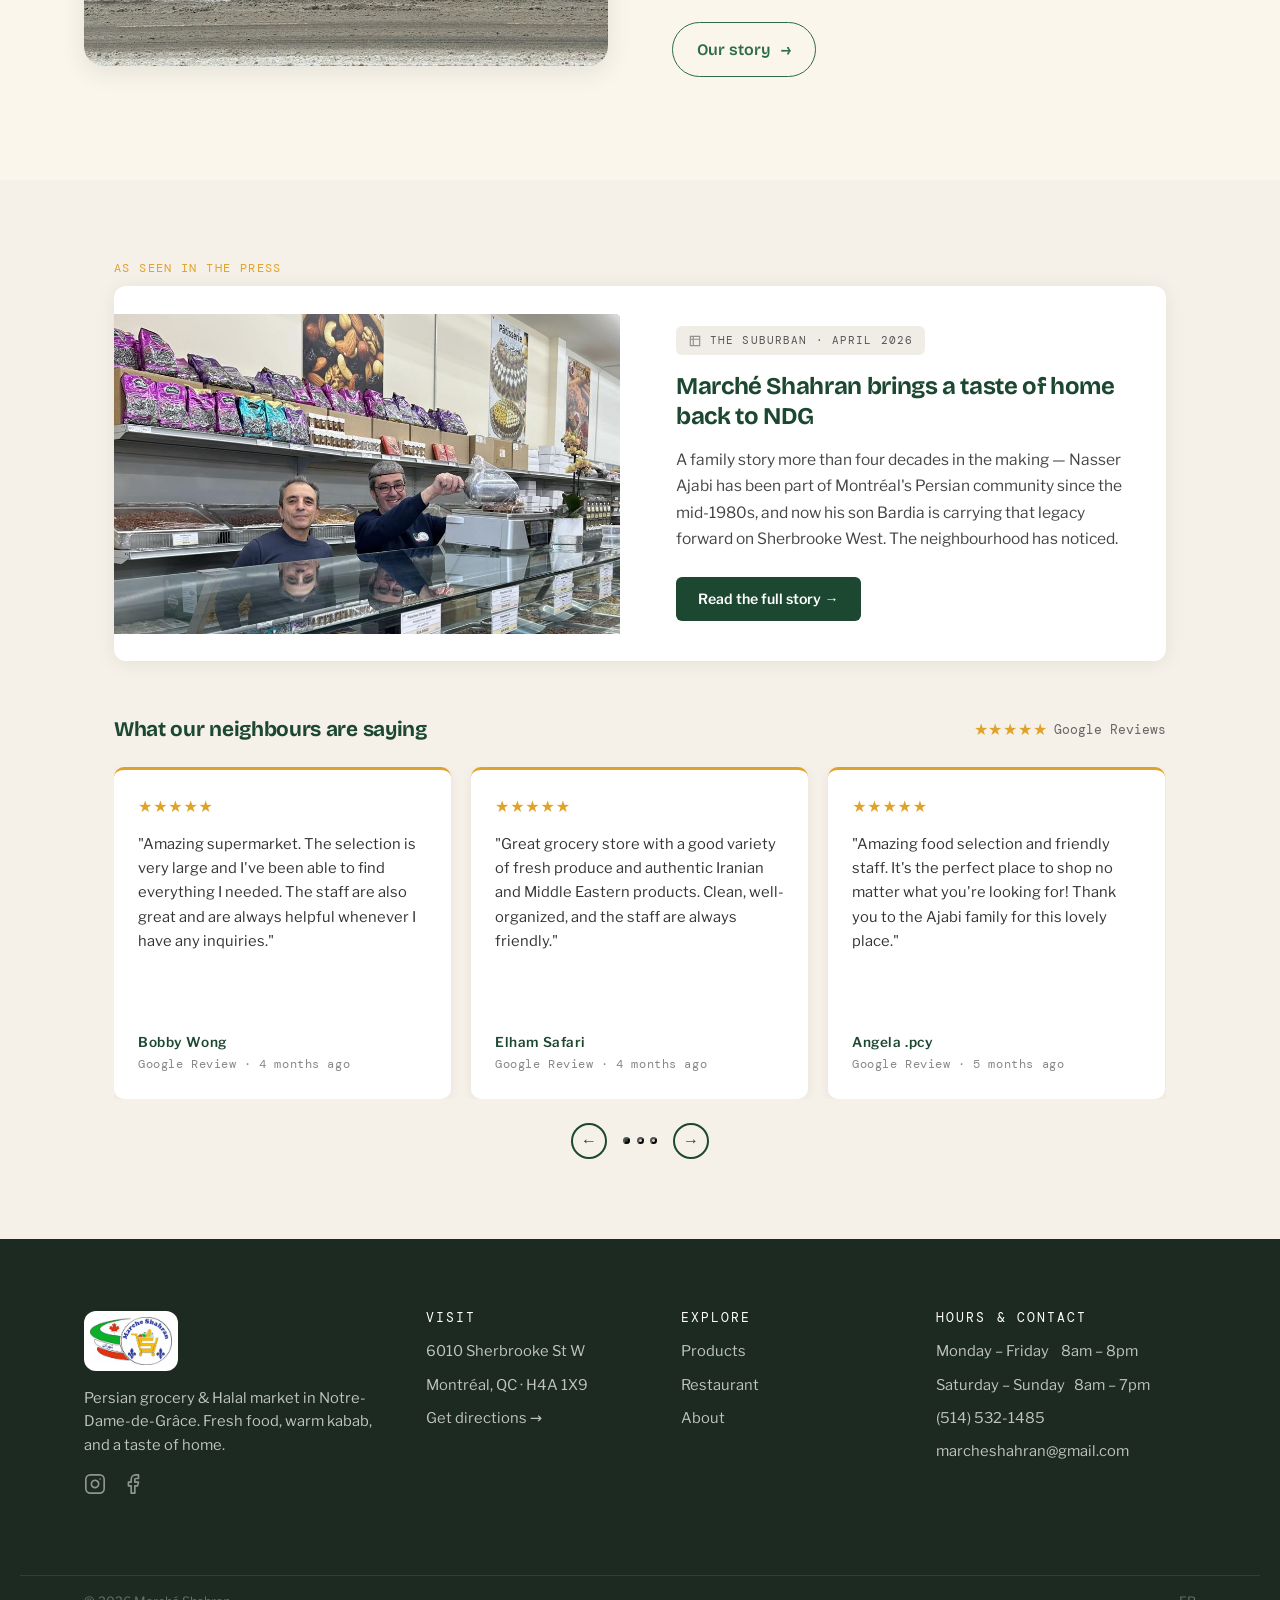
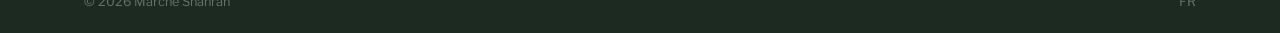
==== commit e3cda0b1: "Fix mobile nav Safari iOS: move nav outside header, fix panel design" ====
--- a/index.html
+++ b/index.html
@@ -32,6 +32,8 @@
       </span>
     </a>
     <button class="nav-toggle" aria-label="Open menu" aria-expanded="false"><span></span><span></span><span></span></button>
+</div>
+</header>
     <ul class="nav-links" id="nav">
       <li><a href="index.html" class="active">Home</a></li>
       <li><a href="products.html">Products</a></li>
@@ -41,8 +43,8 @@
       <li><a href="contact.html">Contact</a></li>
       <li class="nav-cta"><a class="btn btn-primary" href="fr/index.html">FR</a></li>
     </ul>
-  </div>
-</header>
+  
+
 <div class="nav-backdrop" id="backdrop"></div>
 
 <!-- ===== HERO ===== -->
--- a/styles.css
+++ b/styles.css
@@ -102,7 +102,7 @@
 
 /* ---------- header / nav ---------- */
 .site-head{position:sticky;top:0;z-index:50;background:rgba(250,246,236,.92);
-  backdrop-filter:blur(10px);border-bottom:1px solid var(--line)}
+  border-bottom:1px solid var(--line)}
 .nav{display:flex;align-items:center;justify-content:space-between;gap:1.5rem;
   padding-block:.7rem}
 .brand{display:flex;align-items:center;gap:.7rem}
@@ -127,16 +127,17 @@
 
 @media(max-width:900px){
   .nav-toggle{display:block}
-  .nav-links{position:fixed;inset:0 0 0 auto;width:min(82vw,320px);
-    flex-direction:column;align-items:stretch;gap:.2rem;background:var(--paper);
-    padding:5.5rem 1.4rem 2rem;box-shadow:var(--shadow-lg);transform:translateX(100%);
-    transition:transform .28s ease;z-index:60}
+  .nav-links{display:flex;position:fixed;top:0;right:0;bottom:auto;left:auto;width:min(70vw,260px);
+    flex-direction:column;align-items:flex-start;gap:0;
+    background:#1c4730;-webkit-backdrop-filter:none;backdrop-filter:none;
+    padding:5rem 1.2rem 1.5rem;box-shadow:-4px 0 20px rgba(0,0,0,0.4);transform:translateX(100%);
+    transition:transrm .28s ease;z-index:9999;will-change:transform}
   .nav-links.open{transform:translateX(0)}
-  .nav-links a{padding:.85em 1em;font-size:1.05rem}
+  .nav-links a{padding:.5em .75em;font-size:1rem;color:#faf6ec;border-radius:6px}
   .nav-links a.active::after{display:none}
-  .nav-links a.active{background:var(--green-tint)}
-  .nav-cta{margin:.6rem 0 0}
-  .nav-backdrop{position:fixed;inset:0;background:rgba(29,42,34,.4);z-index:55;
+  .nav-links a.active{background:rgba(255,255,255,0.15);border-radius:6px}
+  .nav-cta{margin:.6rem 0 0}.nav-cta a.btn{padding:.4em .9em;font-size:.85rem}
+  .nav-backdrop{position:fixed;inset:0;background:rgba(29,42,34,.6);z-index:9998;
     opacity:0;pointer-events:none;transition:.28s}
   .nav-backdrop.open{opacity:1;pointer-events:auto}
 }
@@ -767,3 +768,4 @@
 }
 .menu-item { grid-template-columns: 1fr auto; }
 .menu-item .mi-price { order: 0; }
+
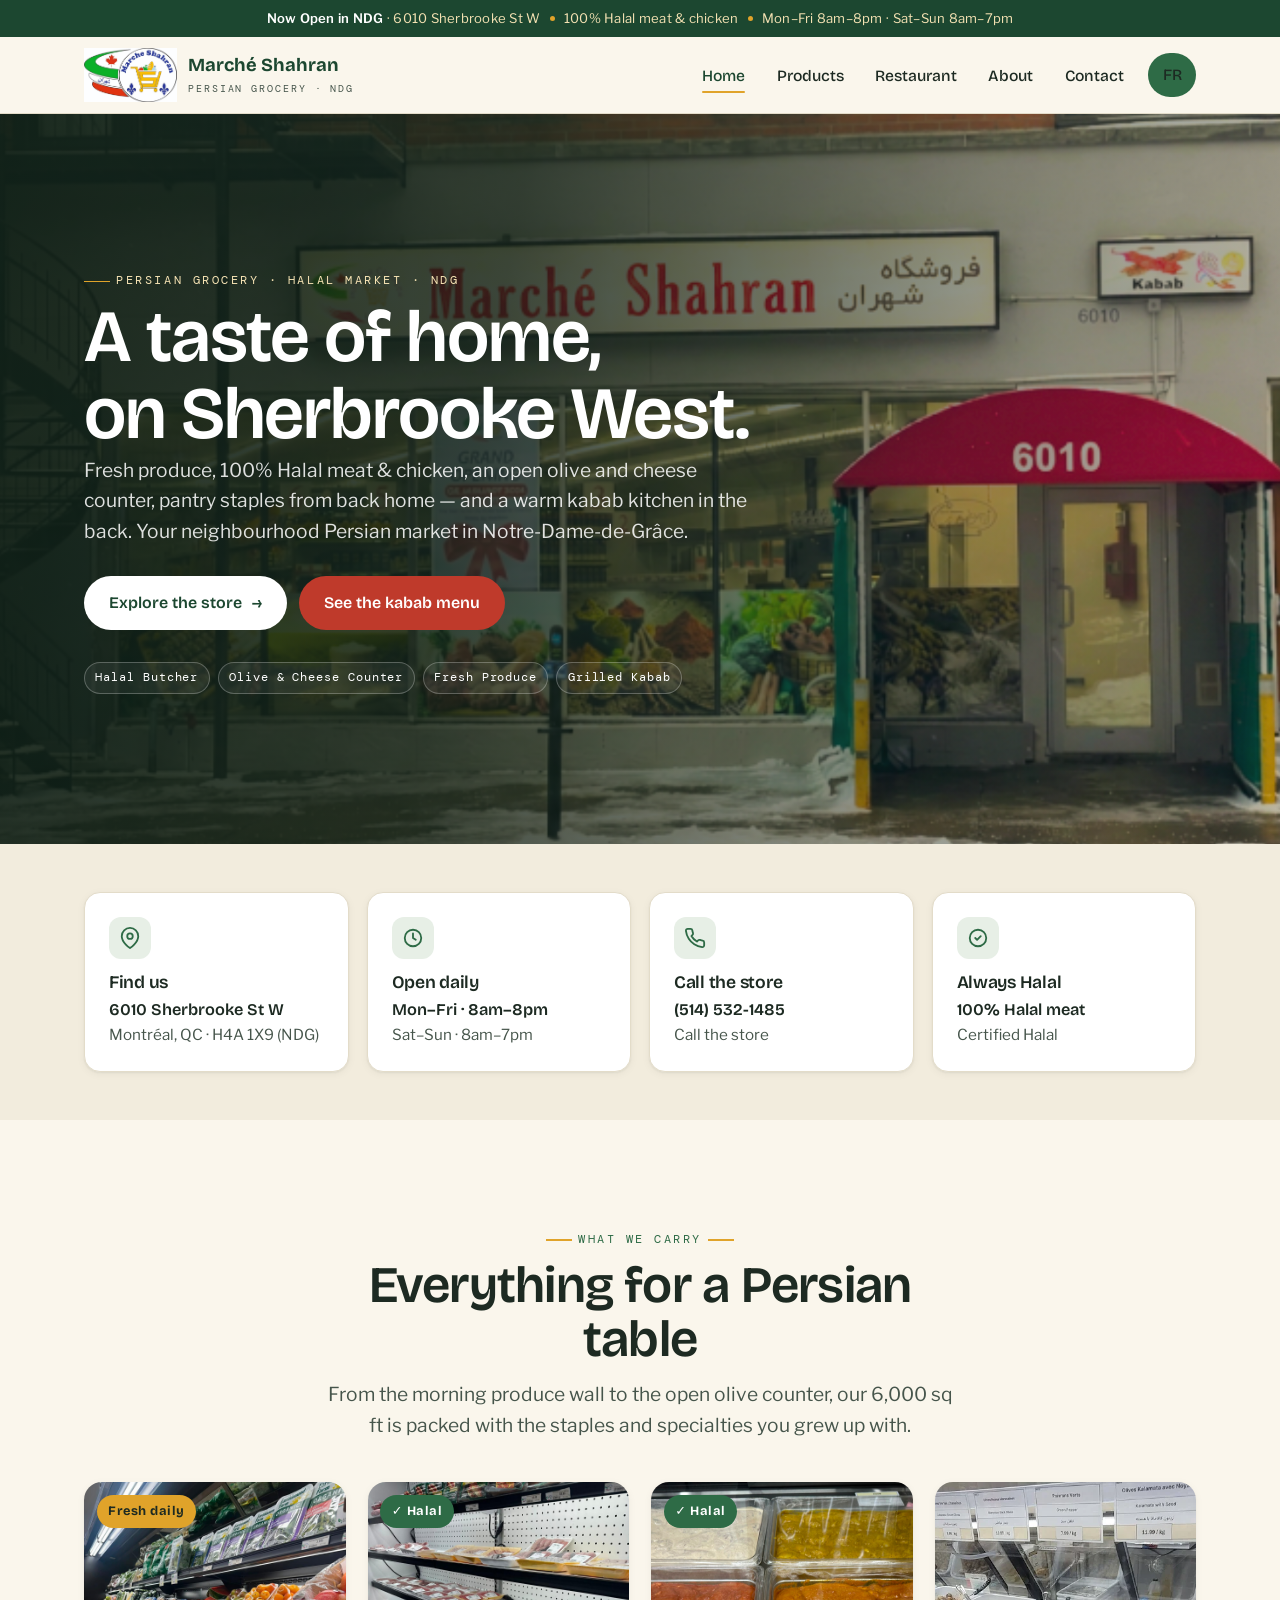
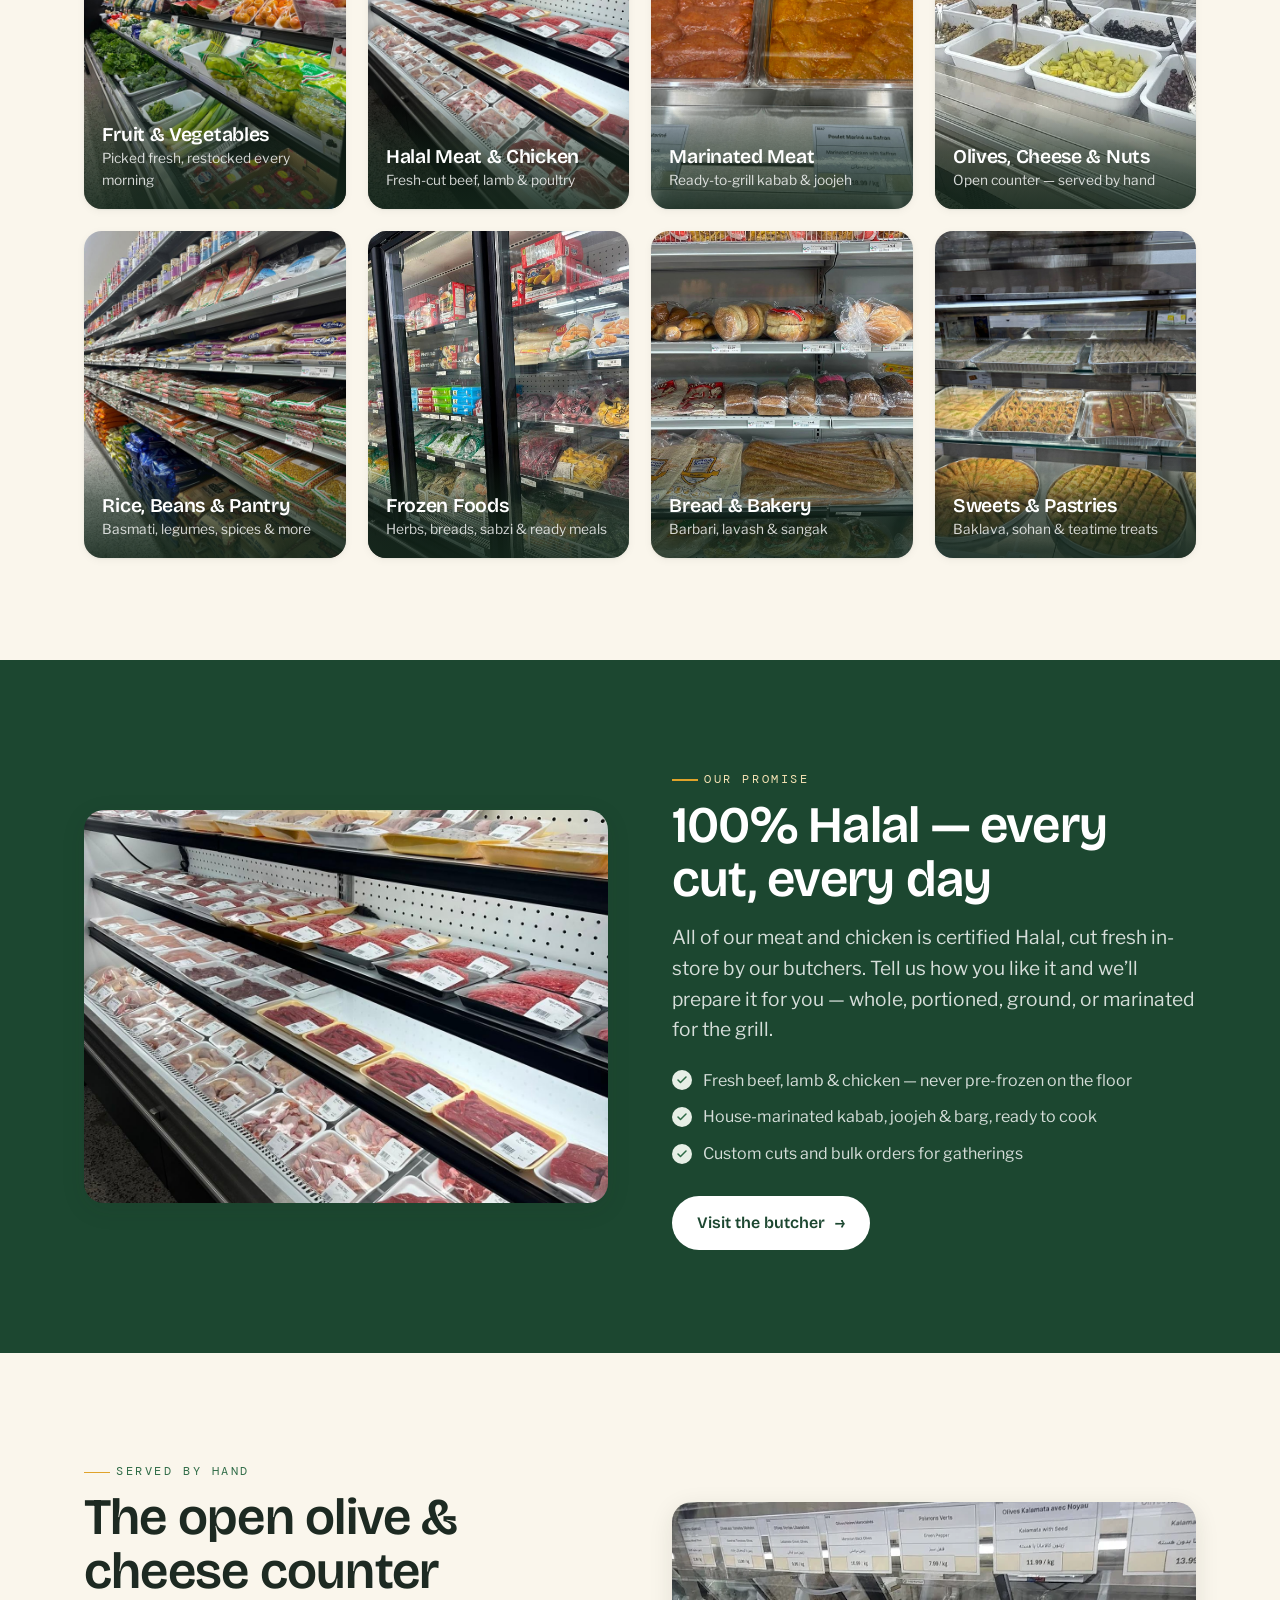
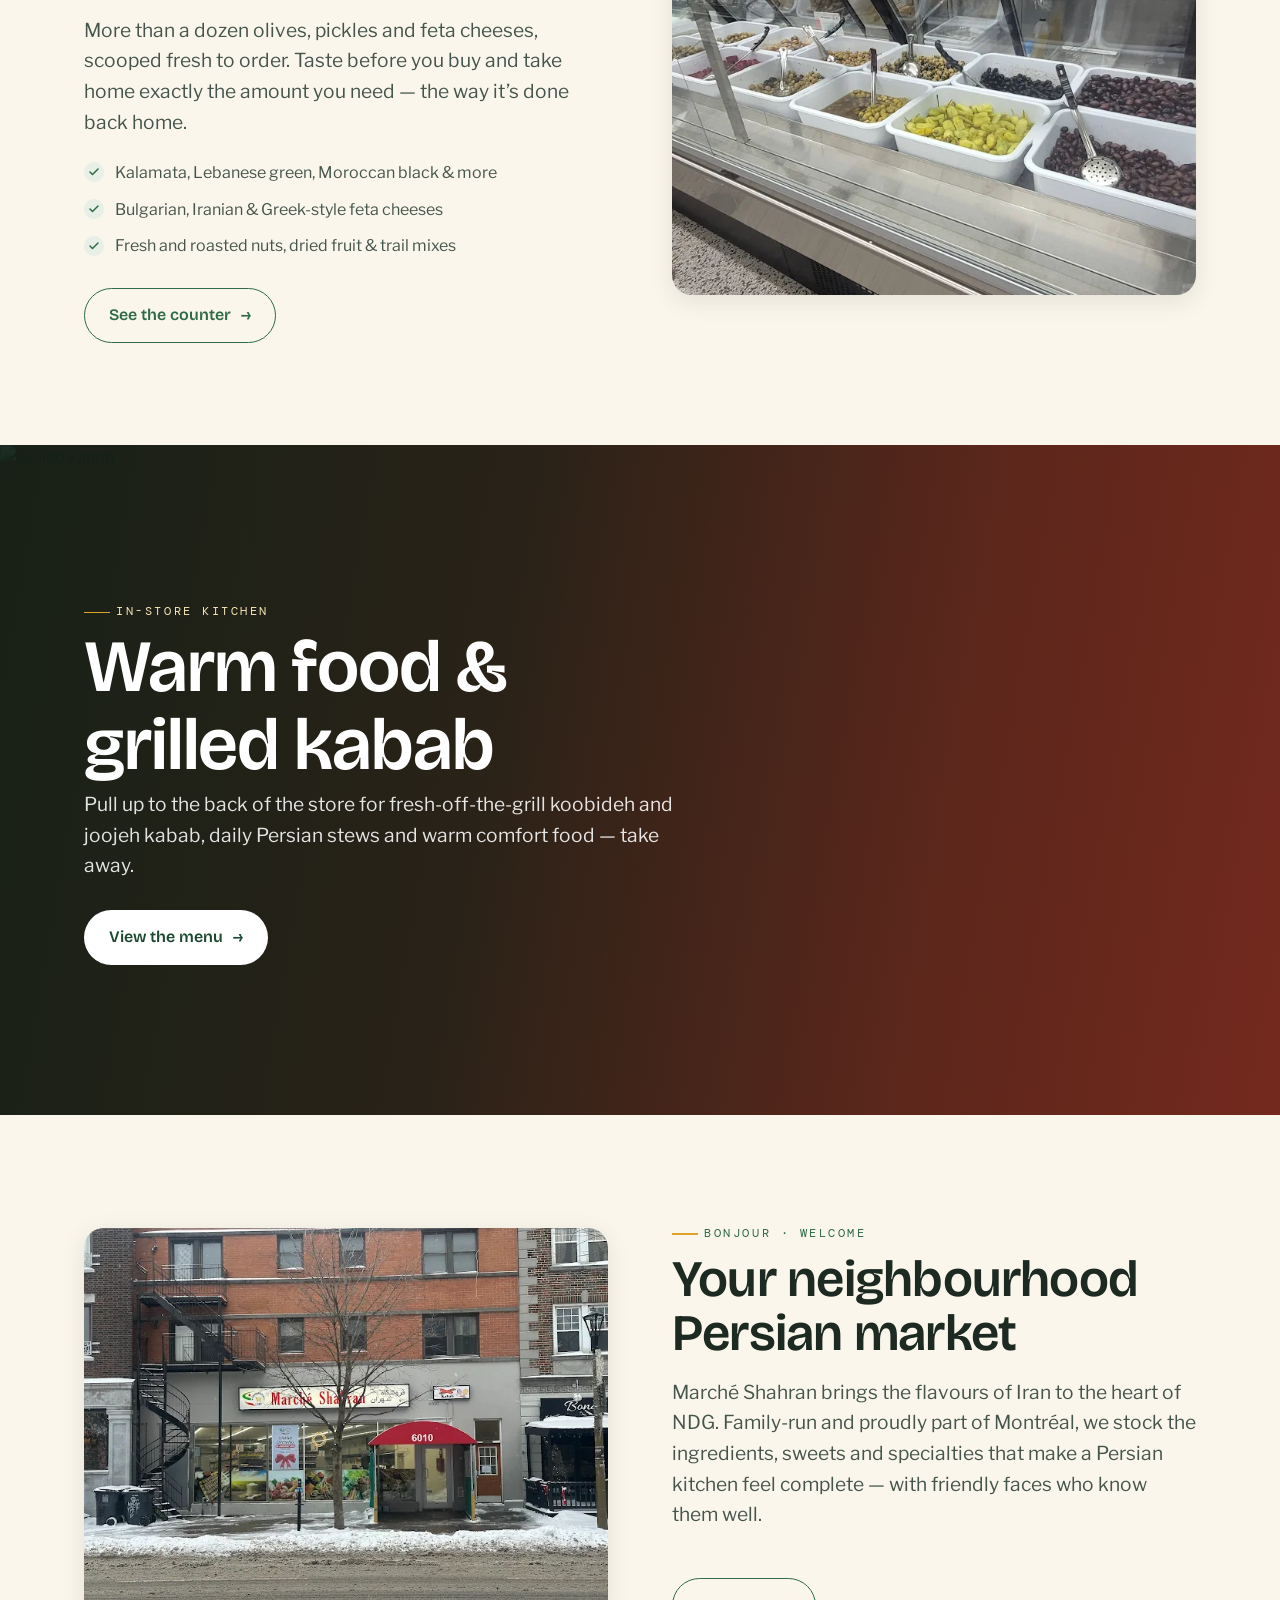
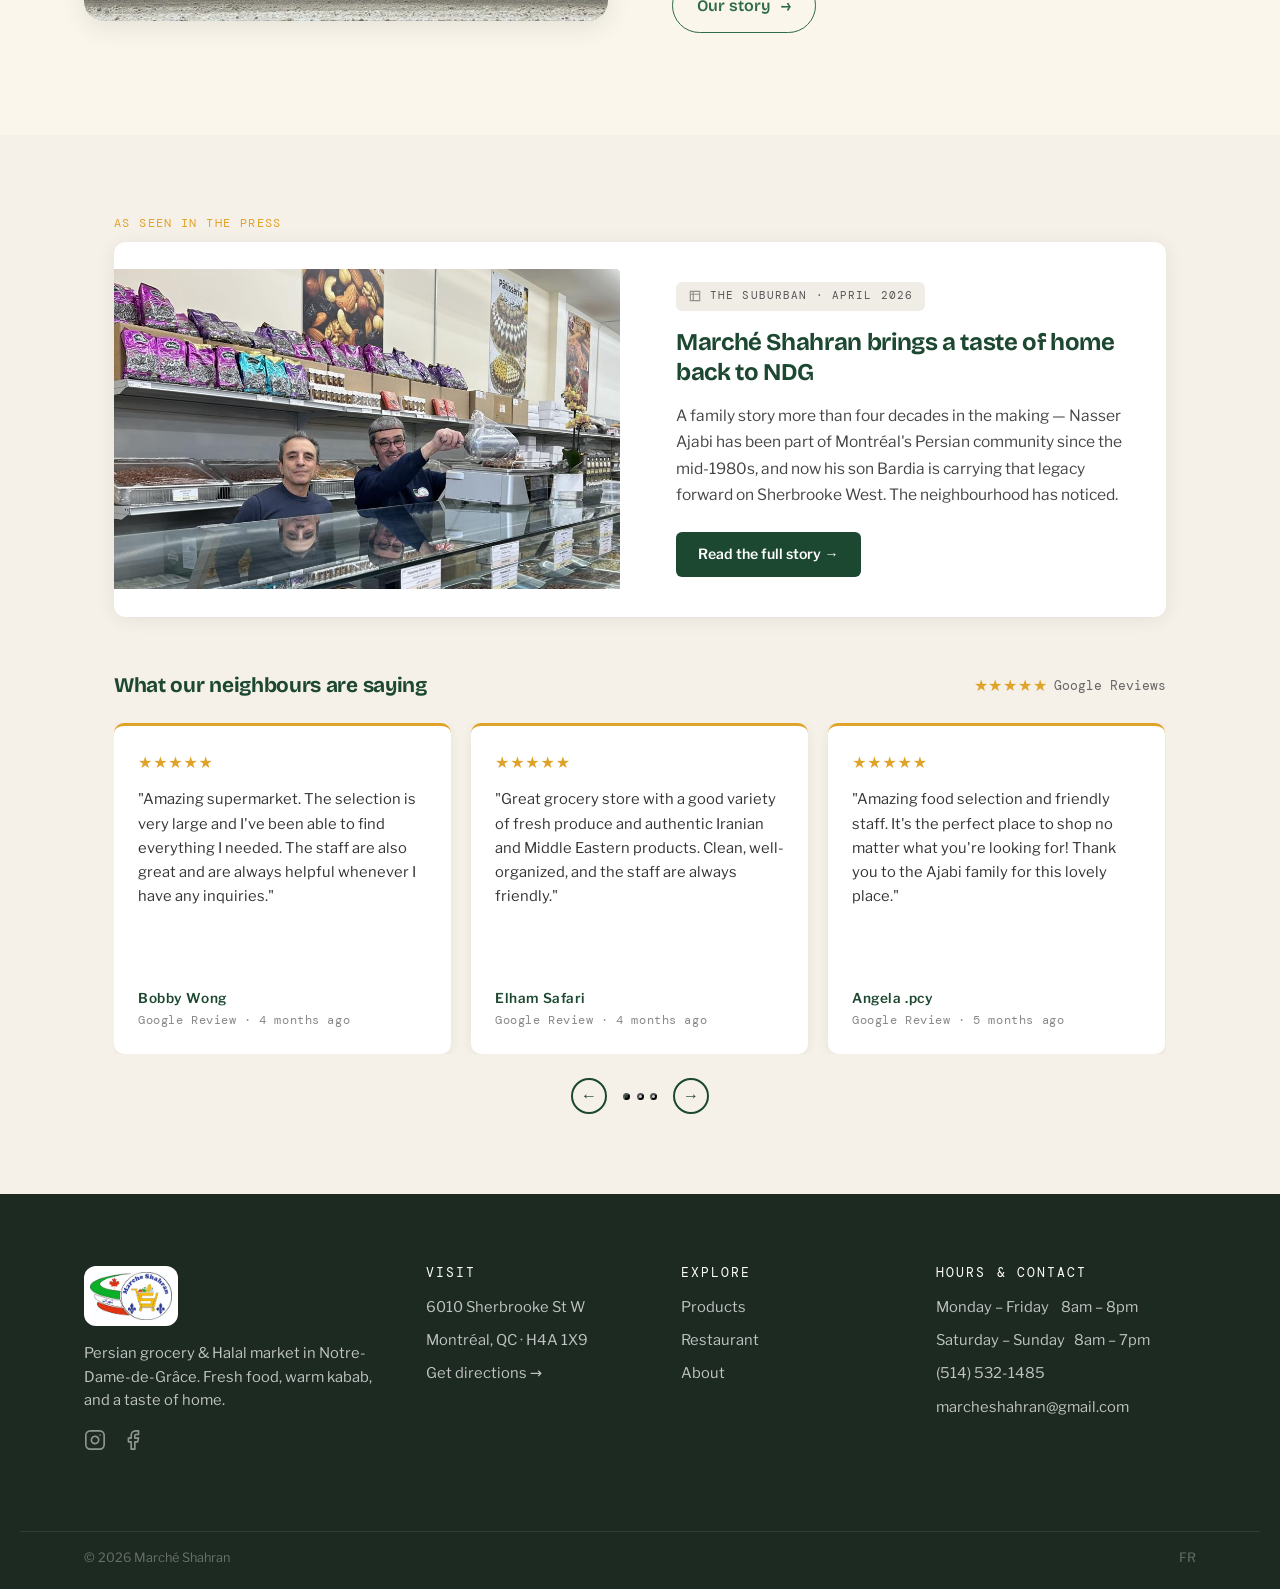
==== commit 0fb5add0: "Fix mobile nav: restore nav inside header, remove isolation:isolate" ====
--- a/index.html
+++ b/index.html
@@ -32,8 +32,6 @@
       </span>
     </a>
     <button class="nav-toggle" aria-label="Open menu" aria-expanded="false"><span></span><span></span><span></span></button>
-</div>
-</header>
     <ul class="nav-links" id="nav">
       <li><a href="index.html" class="active">Home</a></li>
       <li><a href="products.html">Products</a></li>
@@ -43,9 +41,9 @@
       <li><a href="contact.html">Contact</a></li>
       <li class="nav-cta"><a class="btn btn-primary" href="fr/index.html">FR</a></li>
     </ul>
-  
-
-<div class="nav-backdrop" id="backdrop"></div>
+  </div>
+  <div class="nav-backdrop" id="backdrop"></div>
+</header>
 
 <!-- ===== HERO ===== -->
 <section class="hero">
--- a/styles.css
+++ b/styles.css
@@ -126,22 +126,32 @@
 .nav-toggle span{display:block;width:20px;height:2px;background:var(--ink);margin:4px 0;border-radius:2px;transition:.2s}
 
 @media(max-width:900px){
-  .nav-toggle{display:block}
-  .nav-links{display:flex;position:fixed;top:0;right:0;bottom:auto;left:auto;width:min(70vw,260px);
-    flex-direction:column;align-items:flex-start;gap:0;
-    background:#1c4730;-webkit-backdrop-filter:none;backdrop-filter:none;
-    padding:5rem 1.2rem 1.5rem;box-shadow:-4px 0 20px rgba(0,0,0,0.4);transform:translateX(100%);
-    transition:transrm .28s ease;z-index:9999;will-change:transform}
+  .nav-toggle{display:flex;flex-direction:column;justify-content:center;gap:5px;
+    background:none;border:none;padding:.5rem;cursor:pointer;z-index:10001;position:relative}
+  .nav-toggle span{display:block;width:24px;height:2px;background:var(--ink);border-radius:2px;transition:.25s}
+  .nav-links{display:flex;position:fixed;top:0;right:0;bottom:0;left:auto;width:min(75vw,300px);
+    flex-direction:column;align-items:stretch;gap:0;background:#1a4229;
+    -webkit-backdrop-filter:none;backdrop-filter:none;padding:0;
+    box-shadow:-8px 0 32px rgba(0,0,0,0.35);transform:translateX(100%);
+    transition:transform .3s cubic-bezier(.4,0,.2,1);z-index:10000;will-change:transform;overflow-y:auto}
   .nav-links.open{transform:translateX(0)}
-  .nav-links a{padding:.5em .75em;font-size:1rem;color:#faf6ec;border-radius:6px}
+  .nav-links::before{content:"Menu";display:block;font-family:var(--f-head);font-size:.7rem;
+    letter-spacing:.15em;text-transform:uppercase;color:rgba(250,246,236,.4);
+    padding:1.5rem 1.5rem .75rem;border-bottom:1px solid rgba(255,255,255,.08);margin-bottom:.5rem}
+  .nav-links li{list-style:none}
+  .nav-links a{display:block;padding:.85rem 1.5rem;font-family:var(--f-head);font-size:1.1rem;
+    font-weight:600;color:rgba(250,246,236,.85);text-decoration:none;
+    border-left:3px solid transparent;transition:color .15s,border-color .15s,background .15s}
+  .nav-links a:hover{color:#faf6ec;background:rgba(255,255,255,.06);border-left-color:var(--saffron)}
   .nav-links a.active::after{display:none}
-  .nav-links a.active{background:rgba(255,255,255,0.15);border-radius:6px}
-  .nav-cta{margin:.6rem 0 0}.nav-cta a.btn{padding:.4em .9em;font-size:.85rem}
-  .nav-backdrop{position:fixed;inset:0;background:rgba(29,42,34,.6);z-index:9998;
-    opacity:0;pointer-events:none;transition:.28s}
+  .nav-links a.active{color:#faf6ec;border-left-color:var(--saffron);background:rgba(255,255,255,.08)}
+  .nav-cta{margin-top:auto;padding:1.25rem 1.5rem 2rem;border-top:1px solid rgba(255,255,255,.08)}
+  .nav-cta a.btn{display:inline-block;padding:.45rem 1.1rem;font-size:.82rem;font-weight:600;
+    letter-spacing:.05em;border-radius:6px}
+  .nav-backdrop{position:fixed;inset:0;background:rgba(10,20,15,.55);z-index:9998;
+    opacity:0;pointer-events:none;transition:opacity .3s ease}
   .nav-backdrop.open{opacity:1;pointer-events:auto}
 }
-
 /* ---------- hero ---------- */
 .hero{position:relative;overflow:hidden;background:var(--green-deep)}
 .hero-media{position:absolute;inset:0}
